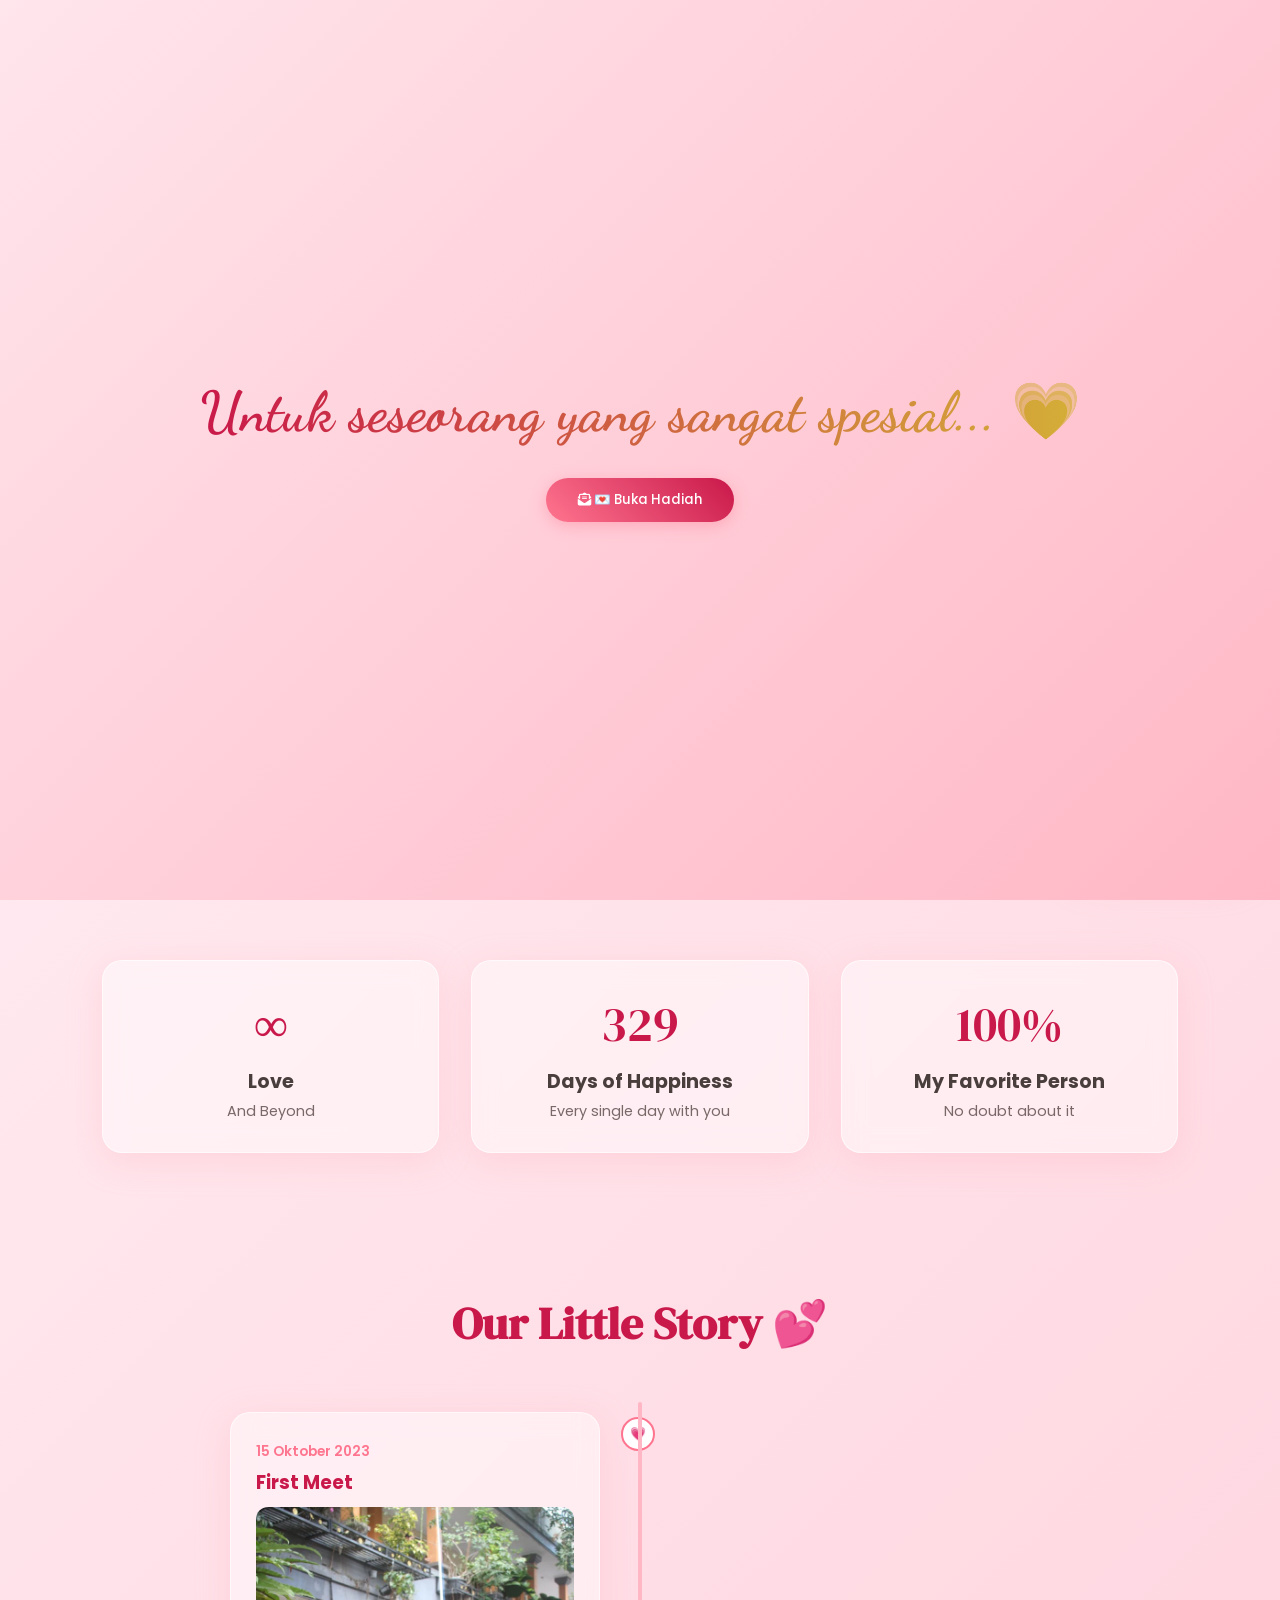
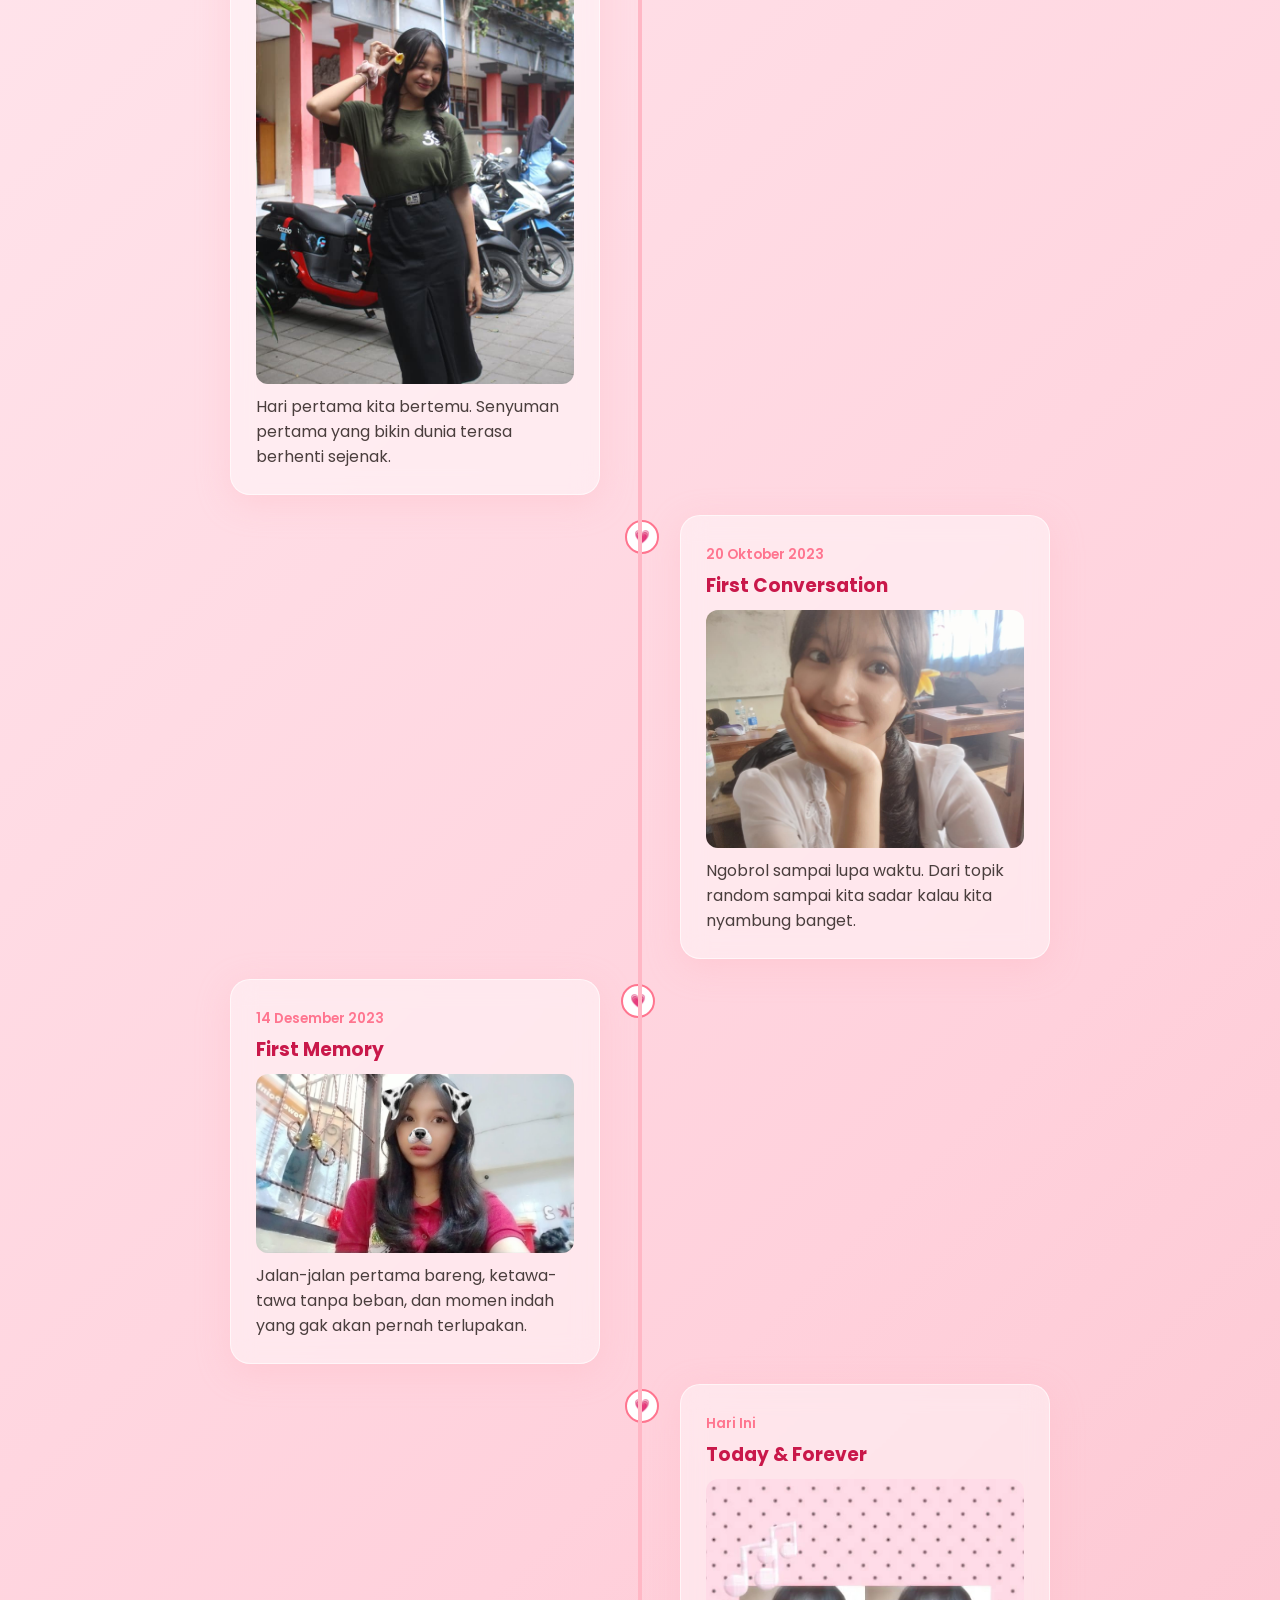
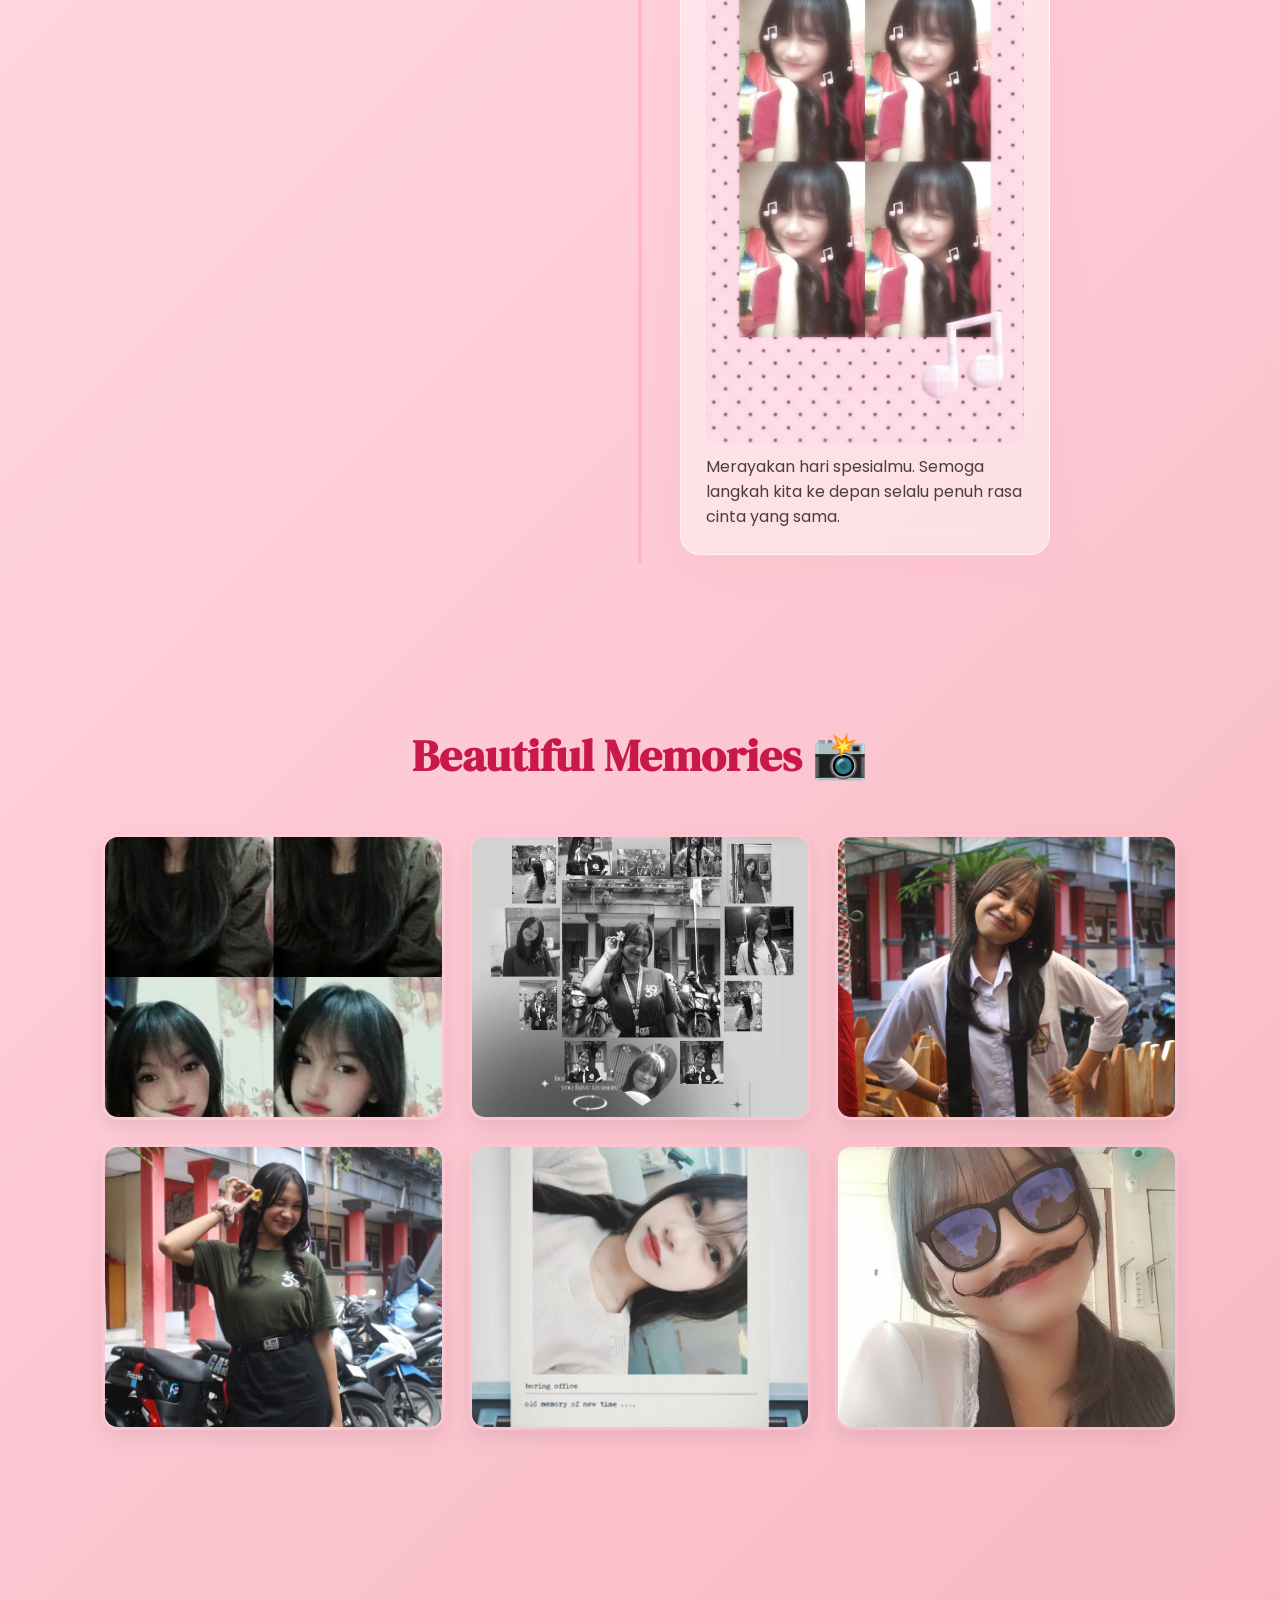
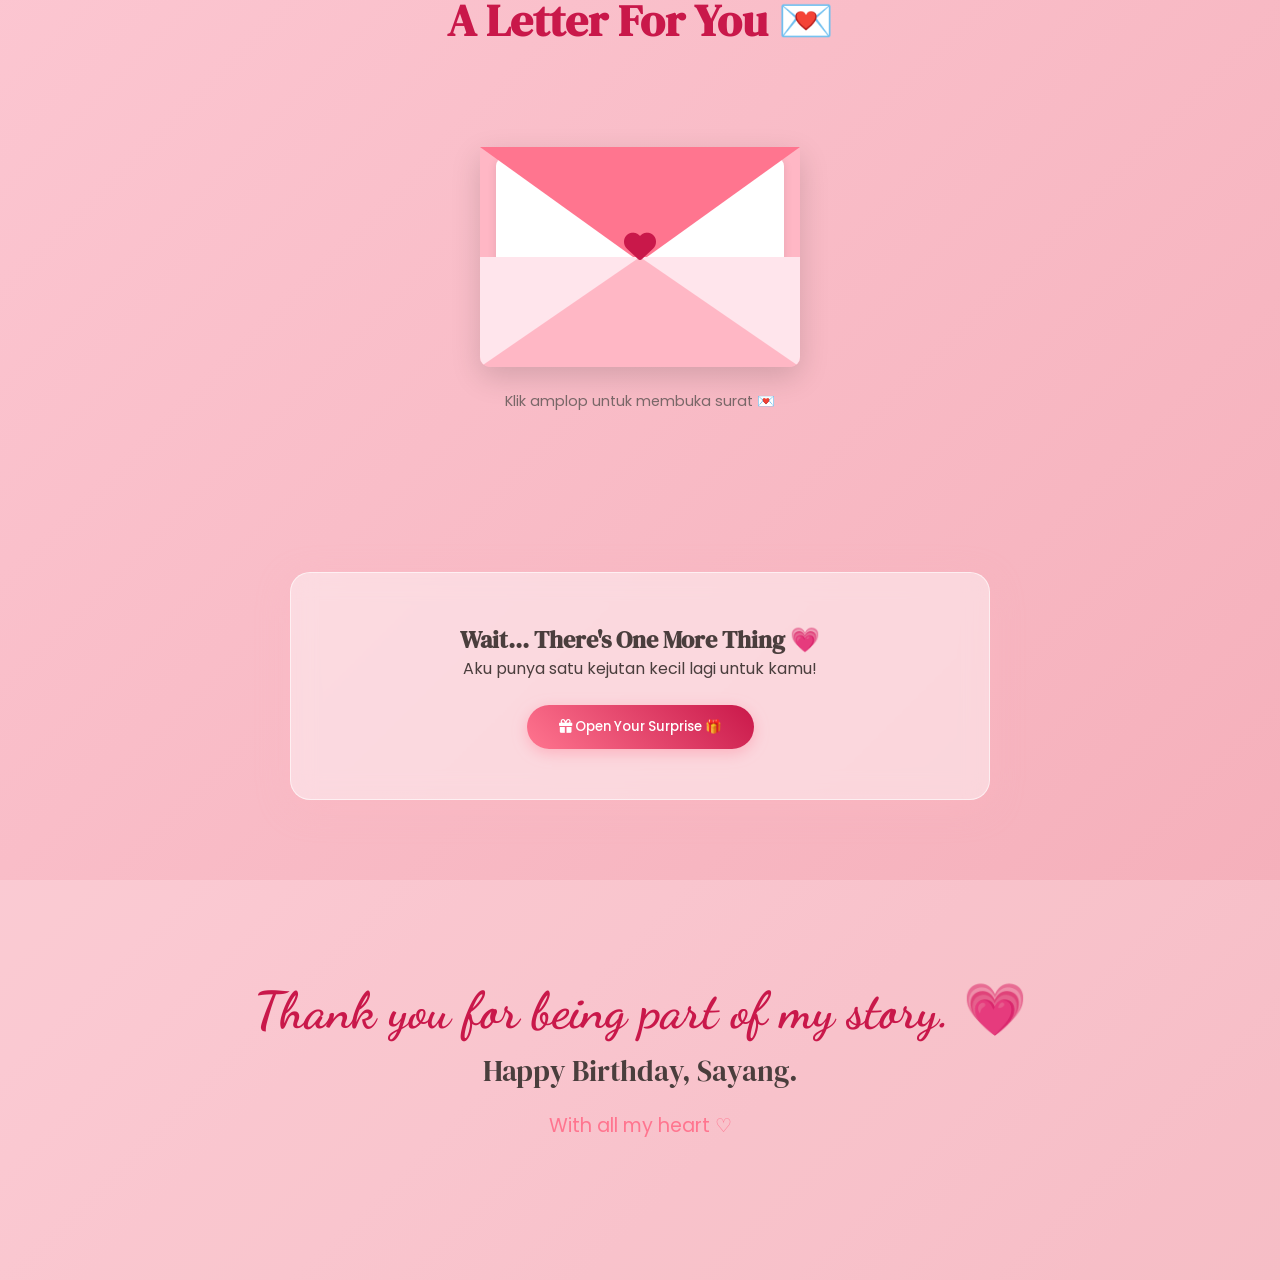
==== index.html @ 81b3d178 "Rename mylv.html to index.html" ====
<!DOCTYPE html>
<html lang="id">
<head>
    <meta charset="UTF-8">
    <meta name="viewport" content="width=device-width, initial-scale=1.0">
    <title>Happy Birthday, Sayang! 💗</title>
    
    <link rel="preconnect" href="https://fonts.googleapis.com">
    <link rel="preconnect" href="https://fonts.gstatic.com" crossorigin>
    <link href="https://fonts.googleapis.com/css2?family=DM+Serif+Display&family=Dancing+Script:wght@600;700&family=Poppins:wght@300;400;500;600&display=swap" rel="stylesheet">
    
    <link rel="stylesheet" href="https://cdnjs.cloudflare.com/ajax/libs/font-awesome/6.4.0/css/all.min.css">
    
    <link rel="stylesheet" href="mylvv.css">
</head>
<body>

    <div id="particles-container"></div>

    <div id="opening-screen" class="opening-screen">
        <div class="opening-content">
            <h2 class="script-font shimmer-text">Untuk seseorang yang sangat spesial... 💗</h2>
            <button id="start-btn" class="btn btn-primary glow-effect">
                <i class="fa-solid fa-envelope-open-text"></i> 💌 Buka Hadiah
            </button>
        </div>
    </div>

    <nav class="navbar" id="navbar">
        <div class="nav-brand script-font">For My Favorite Person 💕</div>
        <ul class="nav-links">
            <li><a href="#hero" class="active">Home</a></li>
            <li><a href="#story">Our Story</a></li>
            <li><a href="#gallery">Gallery</a></li>
            <li><a href="#letter">Letter</a></li>
            <li><a href="#surprise">Surprise</a></li>
        </ul>
        <div class="hamburger">
            <i class="fa-solid fa-bars"></i>
        </div>
    </nav>

    <main id="main-content">

        <section id="hero" class="hero-section">
            <div class="hero-container">
                <div class="hero-text reveal">
                    <h1 class="heading-font">Happy Birthday, Sayang! 💗</h1>
                    <p class="subtitle typing-text" id="typing-hero"></p>
                    <a href="#story" class="btn btn-secondary margin-top-2">Continue Our Story ↓</a>
                </div>
                <div class="hero-image-wrapper reveal">
                    <div class="polaroid-frame glow-effect">
                        <img src="lennaa.jpeg" alt="Foto Pacar" id="hero-img">
                        <div class="polaroid-caption script-font">The Prettiest Smile ✨</div>
                    </div>
                </div>
            </div>
        </section>

        <section class="stats-section">
            <div class="stats-container">
                <div class="stat-card glass-card reveal">
                    <span class="stat-icon">∞</span>
                    <h3>Love</h3>
                    <p>And Beyond</p>
                </div>
                <div class="stat-card glass-card reveal">
                    <span class="stat-number" data-target="365">0</span>
                    <h3>Days of Happiness</h3>
                    <p>Every single day with you</p>
                </div>
                <div class="stat-card glass-card reveal">
                    <span class="stat-icon">100%</span>
                    <h3>My Favorite Person</h3>
                    <p>No doubt about it</p>
                </div>
            </div>
        </section>

        <section id="story" class="story-section">
            <h2 class="section-title heading-font reveal">Our Little Story 💕</h2>
            <div class="timeline">
                <div class="timeline-item left reveal">
                    <div class="timeline-content glass-card">
                        <span class="date">15 Oktober 2023</span>
                        <h3>First Meet</h3>
                        <img src="diaaa.jpeg" alt="First Meet" class="timeline-img">
                        <p>Hari pertama kita bertemu. Senyuman pertama yang bikin dunia terasa berhenti sejenak.</p>
                    </div>
                </div>
                <div class="timeline-item right reveal">
                    <div class="timeline-content glass-card">
                        <span class="date">20 Oktober 2023</span>
                        <h3>First Conversation</h3>
                        <img src="diee.jpeg" alt="First Conversation" class="timeline-img">
                        <p>Ngobrol sampai lupa waktu. Dari topik random sampai kita sadar kalau kita nyambung banget.</p>
                    </div>
                </div>
                <div class="timeline-item left reveal">
                    <div class="timeline-content glass-card">
                        <span class="date">14 Desember 2023</span>
                        <h3>First Memory</h3>
                        <img src="dieee.jpeg" alt="First Memory" class="timeline-img">
                        <p>Jalan-jalan pertama bareng, ketawa-tawa tanpa beban, dan momen indah yang gak akan pernah terlupakan.</p>
                    </div>
                </div>
                <div class="timeline-item right reveal">
                    <div class="timeline-content glass-card">
                        <span class="date">Hari Ini</span>
                        <h3>Today & Forever</h3>
                        <img src="llna.jpeg" alt="Today" class="timeline-img">
                        <p>Merayakan hari spesialmu. Semoga langkah kita ke depan selalu penuh rasa cinta yang sama.</p>
                    </div>
                </div>
            </div>
        </section>

        <section id="gallery" class="gallery-section">
            <h2 class="section-title heading-font reveal">Beautiful Memories 📸</h2>
            <div class="gallery-grid">
                <div class="gallery-item reveal"><img src="lnnn.jpeg" alt="Memori 1"></div>
                <div class="gallery-item reveal"><img src="lenna.jpeg" alt="Memori 2"></div>
                <div class="gallery-item reveal"><img src="lennas.jpeg" alt="Memori 3"></div>
                <div class="gallery-item reveal"><img src="diaaa.jpeg" alt="Memori 4"></div>
                <div class="gallery-item reveal"><img src="die.jpeg" alt="Memori 5"></div>
                <div class="gallery-item reveal"><img src="lnna.jpeg" alt="Memori 6"></div>
            </div>
        </section>

        <div id="lightbox" class="lightbox">
            <span class="close-lightbox">&times;</span>
            <img class="lightbox-content" id="lightbox-img" alt="Enlarged Memory">
        </div>

        <section id="letter" class="letter-section">
            <h2 class="section-title heading-font reveal">A Letter For You 💌</h2>
            <div class="envelope-wrapper reveal">
                <div class="envelope" id="envelope">
                    <div class="front flap"></div>
                    <div class="front pocket"></div>
                    <div class="letter">
                        <div class="letter-text">
                            <h3 class="script-font">Dear, Pacarku Tersayang...</h3>
                            <p>Seseorang yang selalu berhasil membuat hari-hariku menjadi jauh lebih indah dan penuh warna.</p>
                            <p>Selamat ulang tahun ya! Terima kasih sudah hadir di hidupku, terima kasih atas semua tawa, kehangatan, dan kesabaran kamu selama ini.</p>
                            <p>Semoga di usiamu yang baru ini, kamu selalu dilimpahi kebahagiaan, kesehatan, dan impian-impianmu perlahan terwujud. Aku akan selalu ada di sini untuk mendukungmu.</p>
                            <p class="script-font text-right">With all my love ❤️</p>
                        </div>
                    </div>
                    <div class="envelope-heart"><i class="fa-solid fa-heart"></i></div>
                </div>
                <p class="click-hint">Klik amplop untuk membuka surat 💌</p>
            </div>
        </section>

        <section id="surprise" class="surprise-section">
            <div class="surprise-container glass-card reveal">
                <h2 class="heading-font">Wait... There's One More Thing 💗</h2>
                <p>Aku punya satu kejutan kecil lagi untuk kamu!</p>
                <button id="surprise-btn" class="btn btn-primary glow-effect margin-top-2">
                    <i class="fa-solid fa-gift"></i> Open Your Surprise 🎁
                </button>
            </div>
        </section>

        <div id="surprise-modal" class="surprise-modal">
            <div class="surprise-modal-content glass-card">
                <span class="close-surprise">&times;</span>
                <h1 class="script-font main-surprise-title">Happy Birthday, My Favorite Person! 💗</h1>
                <p class="surprise-text">Semoga hari ini menjadi awal dari banyak kebahagiaan, tawa, dan kenangan indah yang akan kita buat bersama.</p>
                <div class="sparkle-icon">✨🌸🎂🌸✨</div>
            </div>
        </div>

        <footer class="final-section">
            <div class="final-content reveal">
                <h2 class="script-font">Thank you for being part of my story. 💗</h2>
                <p class="heading-font">Happy Birthday, Sayang.</p>
                <span class="heart-footer">With all my heart ♡</span>
            </div>
        </footer>

    </main>

    <div class="music-player glass-card" id="music-player">
        <audio id="bg-music" loop>
            <source src="audio/lagu.mp3" type="audio/mpeg">
            Browser kamu tidak mendukung audio element.
        </audio>
        <div class="music-info">
            <i class="fa-solid fa-music music-icon spinning"></i>
            <div class="track-details">
                <span class="track-title">Our Favorite Song</span>
                <div class="progress-bar-container" id="progress-container">
                    <div class="progress-bar" id="progress-bar"></div>
                </div>
            </div>
        </div>
        <button id="play-pause-btn" class="music-btn">
            <i class="fa-solid fa-play"></i>
        </button>
    </div>

    <button id="back-to-top" class="back-to-top-btn"><i class="fa-solid fa-arrow-up"></i></button>

    <canvas id="confetti-canvas"></canvas>

    <script src="love.js"></script>
</body>
</html>
---- mylvv.css ----
/* ==========================================
   VARIABLES & DESIGN SYSTEM
   ========================================== */
:root {
    --bg-gradient: linear-gradient(135deg, #fff0f5 0%, #ffd1dc 50%, #f4acb7 100%);
    --soft-pink: #ffe5ec;
    --blush-pink: #ffb7c5;
    --rose-pink: #ff758f;
    --deep-pink: #c9184a;
    --accent-gold: #d4af37;
    --text-dark: #4a3e3d;
    --text-light: #ffffff;
    --glass-bg: rgba(255, 255, 255, 0.45);
    --glass-border: rgba(255, 255, 255, 0.6);
    --glass-shadow: 0 8px 32px 0 rgba(255, 182, 193, 0.37);
    --font-main: 'Poppins', sans-serif;
    --font-script: 'Dancing Script', cursive;
    --font-heading: 'DM Serif Display', serif;
    --transition-smooth: all 0.4s cubic-bezier(0.25, 1, 0.5, 1);
}

/* ==========================================
   BASE & RESET STYLES
   ========================================== */
* {
    margin: 0;
    padding: 0;
    box-sizing: border-box;
    scroll-behavior: smooth;
}

body {
    font-family: var(--font-main);
    background: var(--bg-gradient);
    color: var(--text-dark);
    overflow-x: hidden;
    min-height: 100vh;
}

/* Typography Utility */
.script-font { font-family: var(--font-script); }
.heading-font { font-family: var(--font-heading); }
.margin-top-2 { margin-top: 1.5rem; }

/* Canvas Confetti */
#confetti-canvas {
    position: fixed;
    top: 0;
    left: 0;
    width: 100vw;
    height: 100vh;
    pointer-events: none;
    z-index: 9999;
}

/* Floating Background Particles */
#particles-container {
    position: fixed;
    top: 0;
    left: 0;
    width: 100%;
    height: 100%;
    pointer-events: none;
    z-index: 0;
    overflow: hidden;
}

.floating-particle {
    position: absolute;
    bottom: -50px;
    opacity: 0.6;
    animation: floatUp linear infinite;
}

@keyframes floatUp {
    0% { transform: translateY(0) rotate(0deg); opacity: 0.8; }
    100% { transform: translateY(-110vh) rotate(360deg); opacity: 0; }
}

/* Glassmorphism Reusable Card */
.glass-card {
    background: var(--glass-bg);
    backdrop-filter: blur(12px);
    -webkit-backdrop-filter: blur(12px);
    border: 1px solid var(--glass-border);
    border-radius: 20px;
    box-shadow: var(--glass-shadow);
}

/* Buttons */
.btn {
    display: inline-block;
    padding: 12px 32px;
    border-radius: 50px;
    font-family: var(--font-main);
    font-weight: 500;
    text-decoration: none;
    border: none;
    cursor: pointer;
    transition: var(--transition-smooth);
}

.btn-primary {
    background: linear-gradient(45deg, var(--rose-pink), var(--deep-pink));
    color: var(--text-light);
    box-shadow: 0 4px 15px rgba(255, 117, 143, 0.4);
}

.btn-primary:hover {
    transform: translateY(-3deg) scale(1.03);
    box-shadow: 0 8px 25px rgba(255, 117, 143, 0.6);
}

.btn-secondary {
    background: rgba(255, 255, 255, 0.8);
    color: var(--deep-pink);
    border: 1px solid var(--rose-pink);
}

.btn-secondary:hover {
    background: var(--rose-pink);
    color: var(--text-light);
    transform: translateY(-3deg);
}

.glow-effect {
    animation: subtleGlow 2.5s infinite alternate;
}

@keyframes subtleGlow {
    0% { box-shadow: 0 0 10px rgba(255, 117, 143, 0.4); }
    100% { box-shadow: 0 0 25px rgba(255, 117, 143, 0.8), 0 0 10px var(--accent-gold); }
}

/* ==========================================
   1. OPENING SCREEN
   ========================================== */
.opening-screen {
    position: fixed;
    top: 0;
    left: 0;
    width: 100vw;
    height: 100vh;
    background: linear-gradient(135deg, #ffe5ec 0%, #ffb7c5 100%);
    display: flex;
    justify-content: center;
    align-items: center;
    z-index: 10000;
    transition: opacity 0.8s ease, visibility 0.8s ease;
    text-align: center;
}

.opening-screen.fade-out {
    opacity: 0;
    visibility: hidden;
}

.opening-content h2 {
    font-size: clamp(2rem, 5vw, 3.5rem);
    color: var(--deep-pink);
    margin-bottom: 2rem;
}

.shimmer-text {
    background: linear-gradient(90deg, var(--deep-pink), var(--accent-gold), var(--deep-pink));
    background-size: 200% auto;
    color: #000;
    -webkit-background-clip: text;
    -webkit-text-fill-color: transparent;
    animation: shimmer 3s linear infinite;
}

@keyframes shimmer {
    to { background-position: 200% center; }
}

/* ==========================================
   2. NAVBAR
   ========================================== */
.navbar {
    position: fixed;
    top: 0;
    left: 0;
    width: 100%;
    padding: 1rem 5%;
    display: flex;
    justify-content: space-between;
    align-items: center;
    background: rgba(255, 240, 245, 0.75);
    backdrop-filter: blur(10px);
    z-index: 1000;
    transition: var(--transition-smooth);
    border-bottom: 1px solid rgba(255, 255, 255, 0.3);
}

.nav-brand {
    font-size: 1.8rem;
    font-weight: bold;
    color: var(--deep-pink);
}

.nav-links {
    display: flex;
    list-style: none;
    gap: 2rem;
}

.nav-links a {
    text-decoration: none;
    color: var(--text-dark);
    font-weight: 500;
    transition: var(--transition-smooth);
    position: relative;
}

.nav-links a:hover,
.nav-links a.active {
    color: var(--deep-pink);
}

.nav-links a::after {
    content: '';
    position: absolute;
    bottom: -5px;
    left: 0;
    width: 0;
    height: 2px;
    background: var(--rose-pink);
    transition: var(--transition-smooth);
}

.nav-links a:hover::after,
.nav-links a.active::after {
    width: 100%;
}

.hamburger {
    display: none;
    font-size: 1.5rem;
    color: var(--deep-pink);
    cursor: pointer;
}

/* ==========================================
   3. HERO SECTION
   ========================================== */
.hero-section {
    min-height: 100vh;
    padding: 120px 8% 60px;
    display: flex;
    align-items: center;
}

.hero-container {
    display: grid;
    grid-template-columns: 1fr 1fr;
    gap: 3rem;
    align-items: center;
    width: 100%;
}

.hero-text h1 {
    font-size: clamp(2.5rem, 4vw, 4rem);
    color: var(--deep-pink);
    line-height: 1.2;
    margin-bottom: 1rem;
}

.hero-text .subtitle {
    font-size: 1.2rem;
    color: #665253;
    min-height: 3em;
}

.hero-image-wrapper {
    display: flex;
    justify-content: center;
}

.polaroid-frame {
    background: #fff;
    padding: 15px 15px 25px 15px;
    border-radius: 12px;
    box-shadow: 0 15px 35px rgba(244, 172, 183, 0.5);
    transform: rotate(-3deg);
    transition: var(--transition-smooth);
    max-width: 320px;
    width: 100%;
}

.polaroid-frame:hover {
    transform: rotate(0deg) scale(1.03);
}

.polaroid-frame img {
    width: 100%;
    height: 320px;
    object-fit: cover;
    border-radius: 8px;
}

.polaroid-caption {
    text-align: center;
    font-size: 1.5rem;
    color: var(--deep-pink);
    margin-top: 15px;
}

/* ==========================================
   4. STATS SECTION
   ========================================== */
.stats-section {
    padding: 60px 8%;
}

.stats-container {
    display: grid;
    grid-template-columns: repeat(auto-fit, minmax(220px, 1fr));
    gap: 2rem;
}

.stat-card {
    padding: 30px 20px;
    text-align: center;
    transition: var(--transition-smooth);
}

.stat-card:hover {
    transform: translateY(-10px);
}

.stat-icon, .stat-number {
    font-family: var(--font-heading);
    font-size: 3rem;
    color: var(--deep-pink);
    display: block;
}

.stat-card h3 {
    margin: 10px 0 5px;
    font-size: 1.2rem;
}

.stat-card p {
    font-size: 0.9rem;
    color: #7a6869;
}

/* ==========================================
   5. OUR STORY (TIMELINE)
   ========================================== */
.story-section {
    padding: 80px 8%;
}

.section-title {
    text-align: center;
    font-size: clamp(2rem, 3.5vw, 3rem);
    color: var(--deep-pink);
    margin-bottom: 3rem;
}

.timeline {
    position: relative;
    max-width: 900px;
    margin: 0 auto;
}

.timeline::after {
    content: '';
    position: absolute;
    width: 4px;
    background: var(--blush-pink);
    top: 0;
    bottom: 0;
    left: 50%;
    margin-left: -2px;
    border-radius: 2px;
}

.timeline-item {
    padding: 10px 40px;
    position: relative;
    width: 50%;
}

.timeline-item.left { left: 0; }
.timeline-item.right { left: 50%; }

.timeline-item::after {
    content: '💗';
    position: absolute;
    width: 30px;
    height: 30px;
    right: -15px;
    background: #fff;
    border: 2px solid var(--rose-pink);
    top: 15px;
    border-radius: 50%;
    z-index: 1;
    display: flex;
    align-items: center;
    justify-content: center;
    font-size: 0.8rem;
}

.timeline-item.right::after { left: -15px; }

.timeline-content {
    padding: 25px;
}

.timeline-content .date {
    font-weight: 600;
    color: var(--rose-pink);
    font-size: 0.85rem;
}

.timeline-content h3 {
    margin: 5px 0 10px;
    color: var(--deep-pink);
}

/* FOTO OUR LITTLE STORY (MENGIKUTI PROPORSI ASLI FOTO) */
.timeline-img {
    width: 100%;
    height: auto;
    object-fit: contain;
    border-radius: 12px;
    margin: 10px 0;
    display: block;
}

/* ==========================================
   6. PHOTO GALLERY
   ========================================== */
.gallery-section {
    padding: 80px 8%;
}

.gallery-grid {
    display: grid;
    grid-template-columns: repeat(auto-fill, minmax(260px, 1fr));
    gap: 1.5rem;
}

.gallery-item {
    overflow: hidden;
    border-radius: 16px;
    box-shadow: 0 8px 20px rgba(0,0,0,0.08);
    cursor: pointer;
    position: relative;
    transition: var(--transition-smooth);
    border: 3px solid transparent;
}

.gallery-item img {
    width: 100%;
    height: 280px;
    object-fit: cover;
    display: block;
    transition: var(--transition-smooth);
}

.gallery-item:hover {
    transform: rotate(1.5deg) scale(1.02);
    border-color: var(--rose-pink);
    box-shadow: 0 12px 25px rgba(255, 117, 143, 0.4);
}

.gallery-item:hover img {
    transform: scale(1.08);
}

/* Lightbox Modal */
.lightbox {
    display: none;
    position: fixed;
    z-index: 10001;
    top: 0;
    left: 0;
    width: 100%;
    height: 100%;
    background-color: rgba(0,0,0,0.85);
    backdrop-filter: blur(5px);
    justify-content: center;
    align-items: center;
}

.lightbox-content {
    max-width: 90%;
    max-height: 85vh;
    border-radius: 12px;
    box-shadow: 0 0 30px rgba(255,182,193,0.5);
    animation: zoomIn 0.3s ease;
}

.close-lightbox {
    position: absolute;
    top: 20px;
    right: 35px;
    color: #fff;
    font-size: 40px;
    font-weight: bold;
    cursor: pointer;
}

@keyframes zoomIn {
    from { transform: scale(0.7); opacity: 0; }
    to { transform: scale(1); opacity: 1; }
}

/* ==========================================
   7. SPECIAL LETTER
   ========================================== */
.letter-section {
    padding: 80px 8%;
    display: flex;
    flex-direction: column;
    align-items: center;
}

.envelope-wrapper {
    position: relative;
    margin-top: 3rem;
    cursor: pointer;
}

.envelope {
    position: relative;
    width: 320px;
    height: 220px;
    background: var(--blush-pink);
    border-bottom-left-radius: 10px;
    border-bottom-right-radius: 10px;
    box-shadow: 0 10px 30px rgba(0, 0, 0, 0.15);
    transition: var(--transition-smooth);
}

.front {
    position: absolute;
    width: 0;
    height: 0;
    z-index: 3;
}

.flap {
    border-left: 160px solid transparent;
    border-right: 160px solid transparent;
    border-top: 115px solid var(--rose-pink);
    transform-origin: top;
    transition: transform 0.4s ease 0.4s, z-index 0.2s;
    top: 0;
}

.pocket {
    border-left: 160px solid var(--soft-pink);
    border-right: 160px solid var(--soft-pink);
    border-bottom: 110px solid var(--blush-pink);
    border-radius: 0 0 10px 10px;
    bottom: 0;
}

.envelope-heart {
    position: absolute;
    top: 100px;
    left: 50%;
    transform: translate(-50%, -50%);
    color: var(--deep-pink);
    font-size: 2rem;
    z-index: 4;
    transition: var(--transition-smooth);
}

.letter {
    position: absolute;
    background: #fff;
    width: 90%;
    margin: 0 auto;
    height: 90%;
    top: 5%;
    left: 5%;
    border-radius: 8px;
    box-shadow: 0 2px 10px rgba(0,0,0,0.1);
    z-index: 2;
    transition: transform 0.4s ease, z-index 0.4s, height 0.4s;
    padding: 20px;
    overflow: hidden;
}

.letter-text {
    opacity: 0;
    transition: opacity 0.4s ease 0.4s;
    font-size: 0.9rem;
    line-height: 1.6;
}

.letter-text h3 { color: var(--deep-pink); margin-bottom: 10px; font-size: 1.5rem; }
.letter-text p { margin-bottom: 10px; }
.text-right { text-align: right; }

/* Envelope Open State */
.envelope.open .flap {
    transform: rotateX(180deg);
    z-index: 1;
}

.envelope.open .letter {
    position: fixed;
    top: 50%;
    left: 50%;
    transform: translate(-50%, -50%) !important;
    width: 90%;
    max-width: 550px;
    height: auto;
    max-height: 80vh;
    z-index: 10002;
    box-shadow: 0 0 40px rgba(0,0,0,0.3);
    overflow-y: auto;
    padding: 30px;
    background: #fff;
    border: 2px solid var(--blush-pink);
}

.envelope.open .letter-text {
    opacity: 1;
}

.envelope.open .envelope-heart {
    opacity: 0;
}

.click-hint {
    margin-top: 1.5rem;
    font-size: 0.9rem;
    color: #7a6869;
    text-align: center;
}

/* ==========================================
   9. SURPRISE SECTION
   ========================================== */
.surprise-section {
    padding: 80px 8%;
    text-align: center;
}

.surprise-container {
    padding: 50px 20px;
    max-width: 700px;
    margin: 0 auto;
}

.surprise-modal {
    display: none;
    position: fixed;
    top: 0;
    left: 0;
    width: 100vw;
    height: 100vh;
    background: rgba(255, 182, 193, 0.85);
    backdrop-filter: blur(10px);
    z-index: 10005;
    justify-content: center;
    align-items: center;
    padding: 20px;
}

.surprise-modal-content {
    max-width: 600px;
    padding: 40px 30px;
    text-align: center;
    position: relative;
    animation: popUp 0.5s cubic-bezier(0.175, 0.885, 0.32, 1.275);
}

.close-surprise {
    position: absolute;
    top: 15px;
    right: 20px;
    font-size: 28px;
    cursor: pointer;
    color: var(--deep-pink);
}

.main-surprise-title {
    font-size: clamp(2rem, 4vw, 3rem);
    color: var(--deep-pink);
    margin-bottom: 1.5rem;
}

.surprise-text {
    font-size: 1.1rem;
    line-height: 1.6;
    color: var(--text-dark);
}

.sparkle-icon {
    font-size: 2rem;
    margin-top: 20px;
}

@keyframes popUp {
    0% { transform: scale(0.5); opacity: 0; }
    100% { transform: scale(1); opacity: 1; }
}

/* ==========================================
   10. FINAL SECTION
   ========================================== */
.final-section {
    padding: 100px 8% 140px;
    text-align: center;
    background: rgba(255, 255, 255, 0.2);
}

.final-content h2 {
    font-size: clamp(2rem, 4vw, 3.5rem);
    color: var(--deep-pink);
    margin-bottom: 10px;
}

.final-content p {
    font-size: 1.8rem;
    color: var(--text-dark);
}

.heart-footer {
    display: block;
    margin-top: 20px;
    font-size: 1.2rem;
    color: var(--rose-pink);
}

/* ==========================================
   8. MUSIC PLAYER
   ========================================== */
.music-player {
    position: fixed;
    bottom: 25px;
    right: 25px;
    padding: 10px 18px;
    display: flex;
    align-items: center;
    gap: 12px;
    z-index: 999;
    border-radius: 50px;
}

.music-icon {
    font-size: 1.2rem;
    color: var(--deep-pink);
}

.spinning {
    animation: spin 4s linear infinite;
    animation-play-state: paused;
}

.spinning.active {
    animation-play-state: running;
}

@keyframes spin {
    100% { transform: rotate(360deg); }
}

.track-details {
    display: flex;
    flex-direction: column;
    width: 110px;
}

.track-title {
    font-size: 0.75rem;
    font-weight: 600;
    white-space: nowrap;
    overflow: hidden;
    text-overflow: ellipsis;
}

.progress-bar-container {
    width: 100%;
    height: 4px;
    background: rgba(0,0,0,0.1);
    border-radius: 2px;
    margin-top: 4px;
    cursor: pointer;
}

.progress-bar {
    width: 0%;
    height: 100%;
    background: var(--rose-pink);
    border-radius: 2px;
}

.music-btn {
    background: var(--rose-pink);
    border: none;
    width: 32px;
    height: 32px;
    border-radius: 50%;
    color: #fff;
    cursor: pointer;
    display: flex;
    align-items: center;
    justify-content: center;
    font-size: 0.8rem;
    transition: var(--transition-smooth);
}

.music-btn:hover {
    background: var(--deep-pink);
}

/* Back to Top Button */
.back-to-top-btn {
    position: fixed;
    bottom: 25px;
    left: 25px;
    width: 40px;
    height: 40px;
    border-radius: 50%;
    background: var(--glass-bg);
    border: 1px solid var(--glass-border);
    color: var(--deep-pink);
    cursor: pointer;
    display: none;
    align-items: center;
    justify-content: center;
    z-index: 999;
    transition: var(--transition-smooth);
}

.back-to-top-btn:hover {
    background: var(--rose-pink);
    color: #fff;
}

/* ==========================================
   SCROLL REVEAL ANIMATION CLASS
   ========================================== */
.reveal {
    opacity: 0;
    transform: translateY(30px);
    transition: opacity 0.8s ease, transform 0.8s ease;
}

.reveal.active {
    opacity: 1;
    transform: translateY(0);
}

/* ==========================================
   RESPONSIVE DESIGN (MOBILE & TABLET)
   ========================================== */
@media (max-width: 768px) {
    .nav-links {
        position: fixed;
        top: 60px;
        right: -100%;
        width: 70%;
        height: calc(100vh - 60px);
        background: rgba(255, 240, 245, 0.95);
        backdrop-filter: blur(15px);
        flex-direction: column;
        align-items: center;
        justify-content: center;
        transition: var(--transition-smooth);
    }

    .nav-links.nav-active { right: 0; }
    .hamburger { display: block; }

    .hero-container {
        grid-template-columns: 1fr;
        text-align: center;
    }

    .hero-image-wrapper { margin-top: 2rem; }

    .timeline::after { left: 31px; }
    .timeline-item {
        width: 100%;
        padding-left: 70px;
        padding-right: 25px;
    }
    .timeline-item.right { left: 0%; }
    .timeline-item.left::after,
    .timeline-item.right::after {
        left: 15px;
    }

    .envelope.open .letter {
        width: 95%;
        padding: 20px;
    }
}
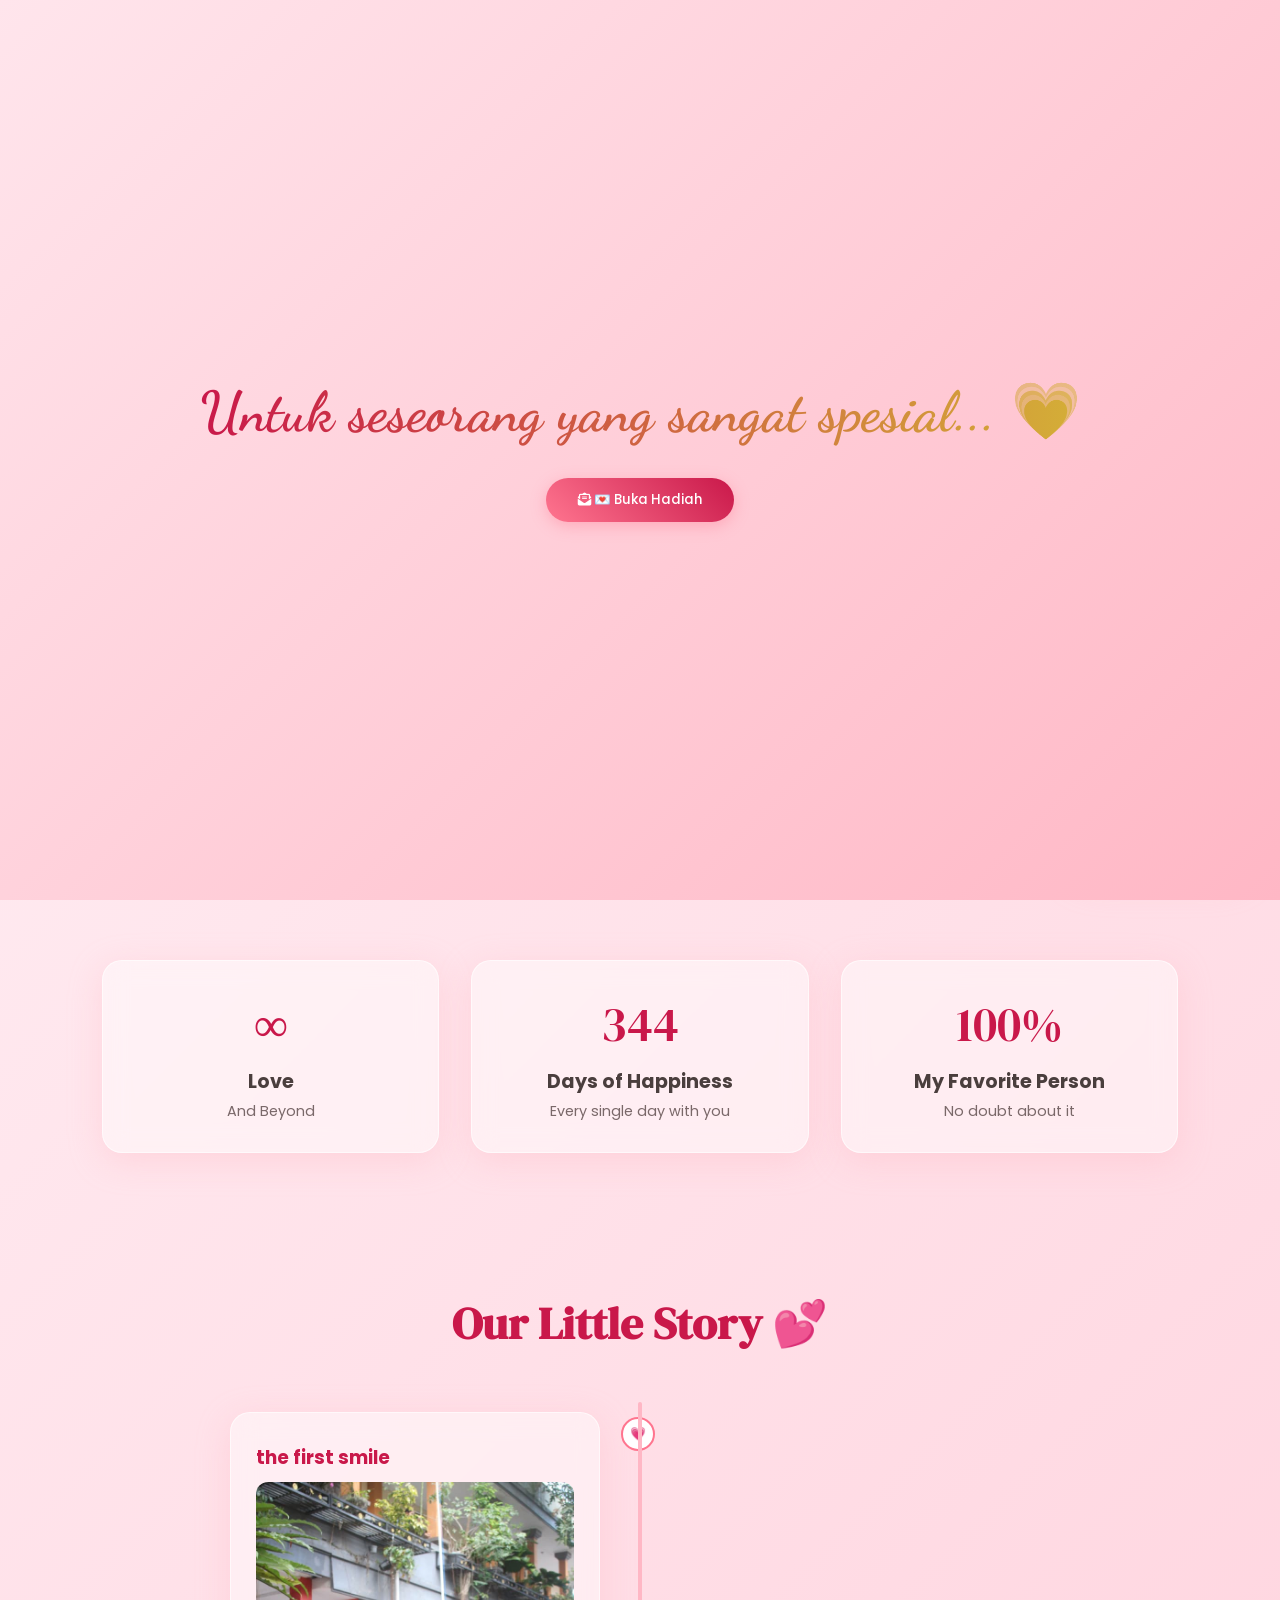
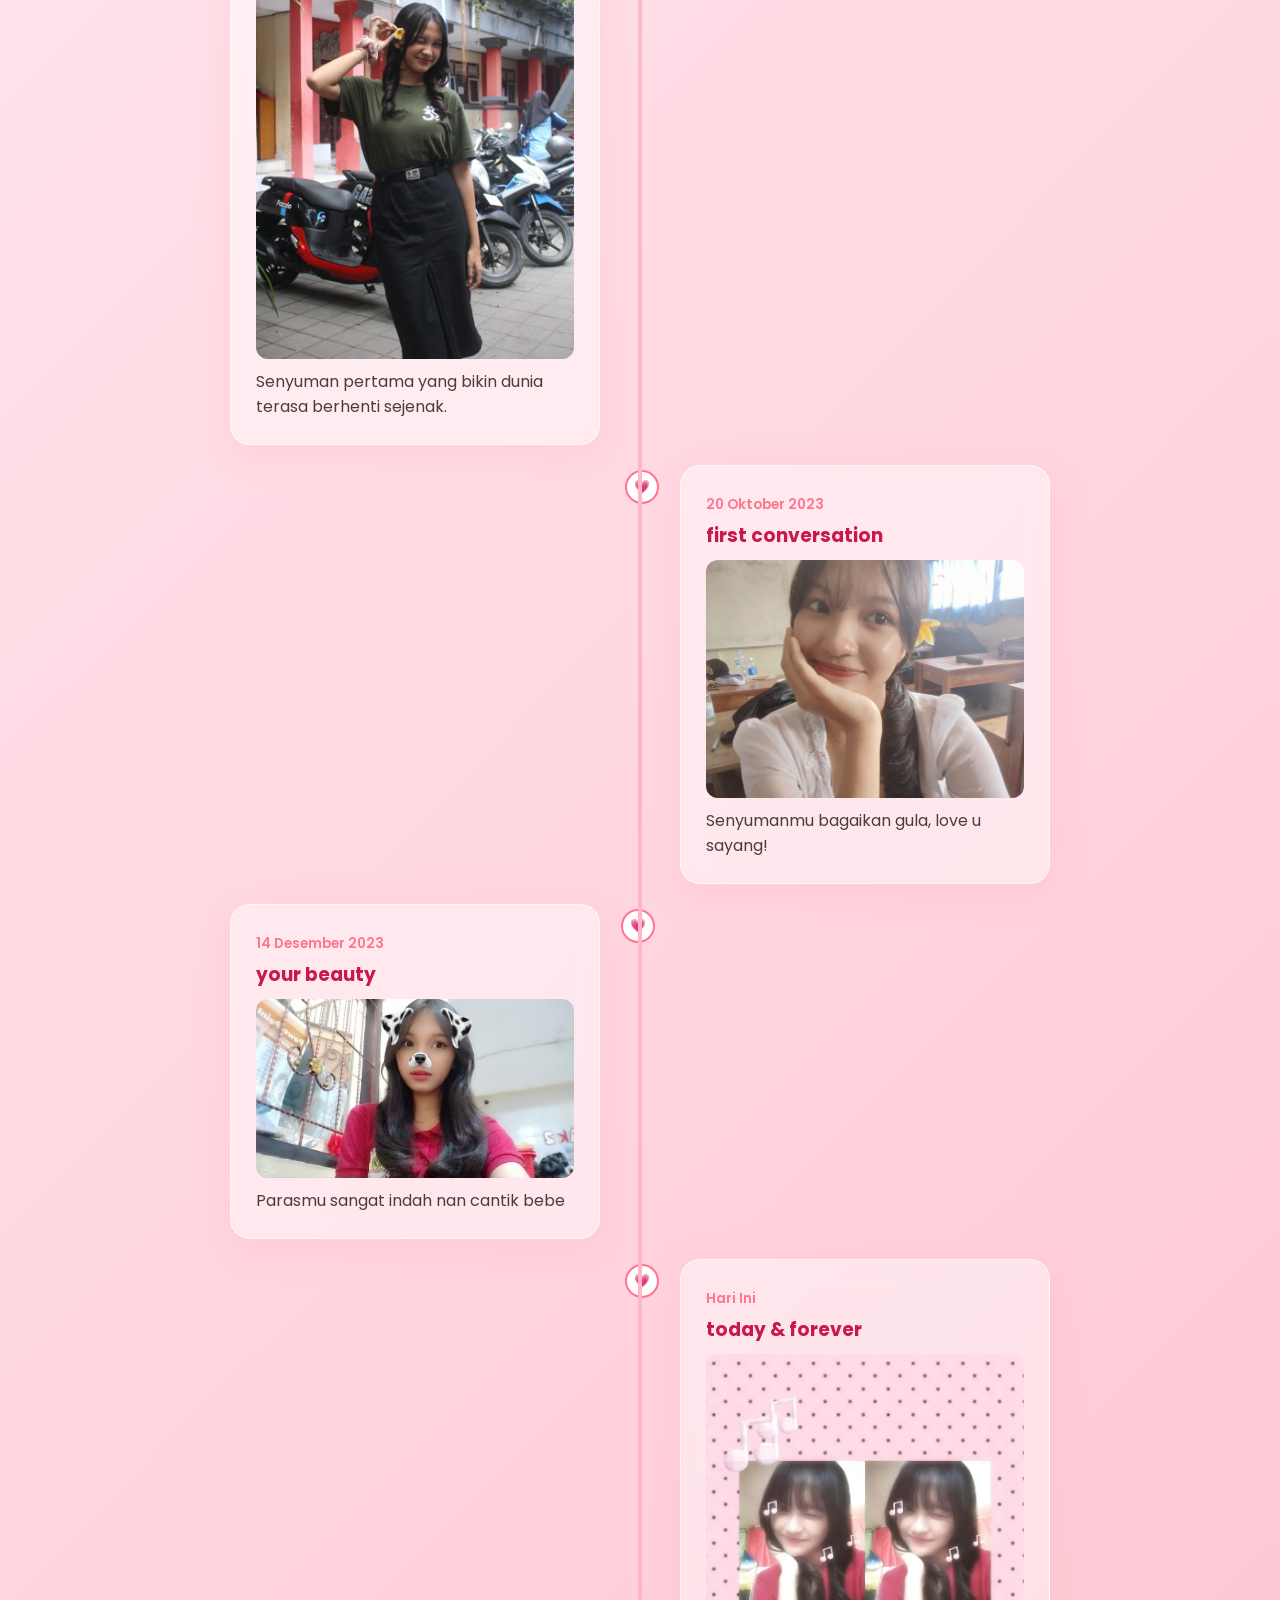
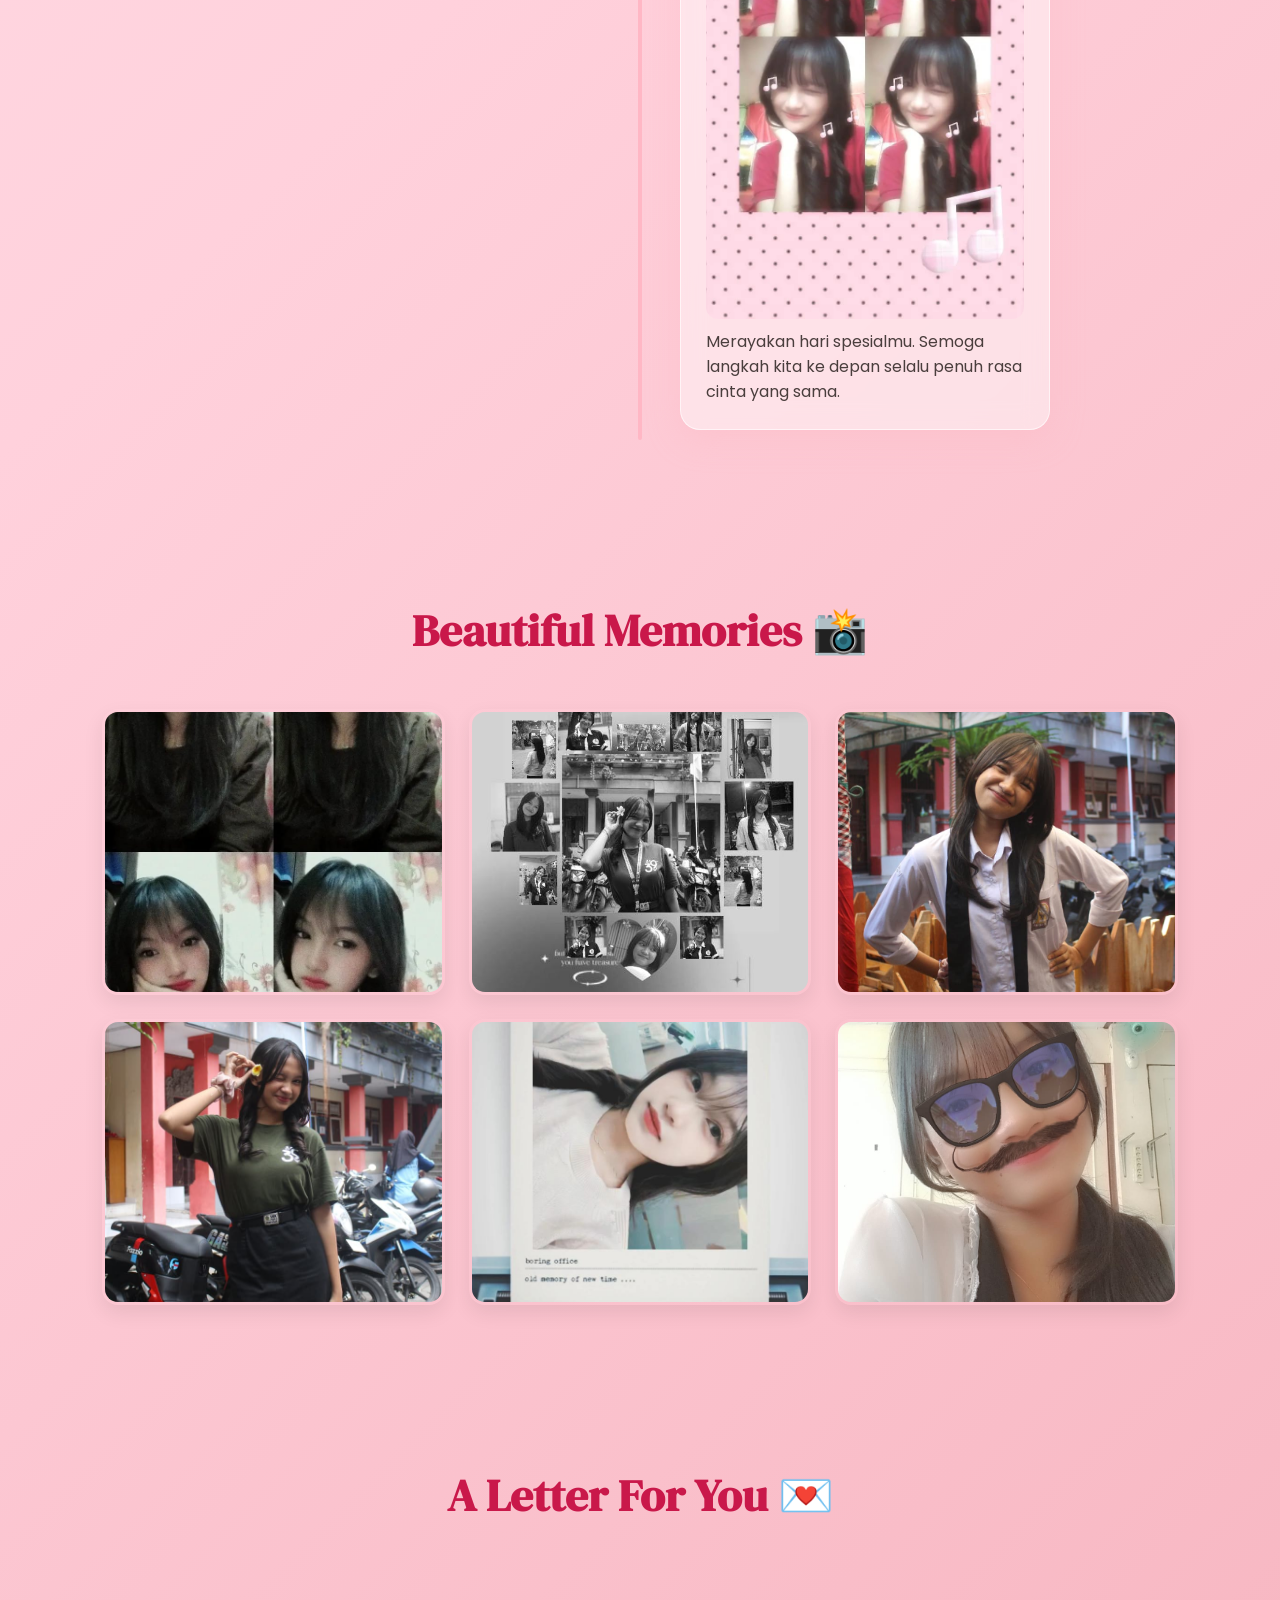
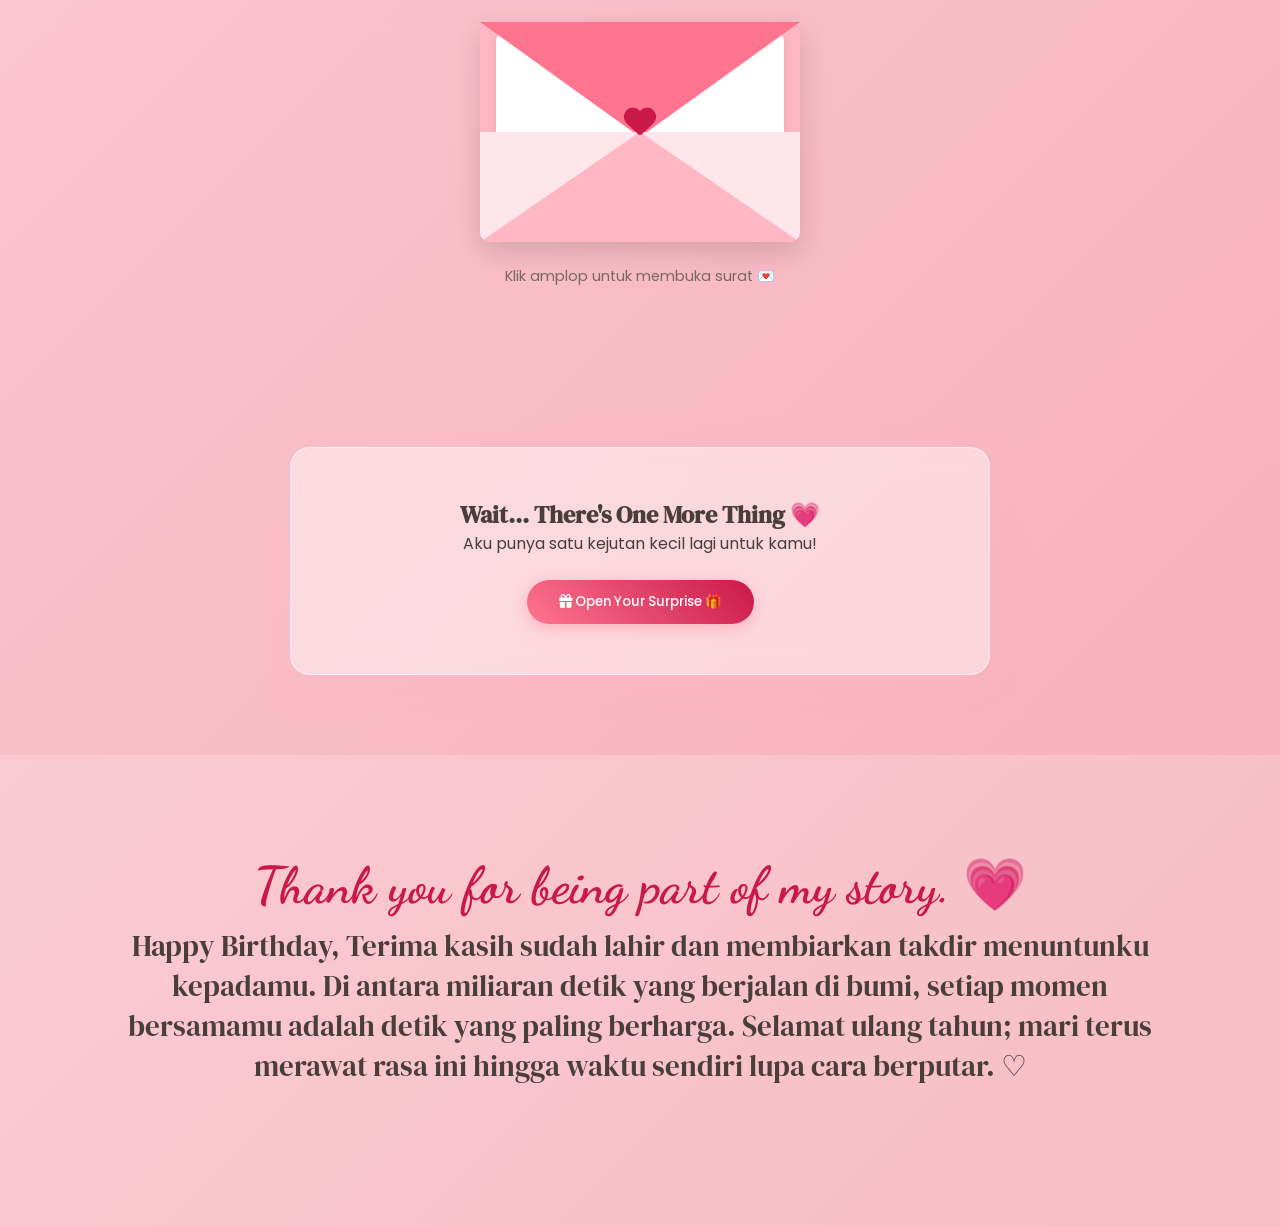
==== commit 165c0d67: "Update index.html" ====
--- a/index.html
+++ b/index.html
@@ -47,12 +47,12 @@
                 <div class="hero-text reveal">
                     <h1 class="heading-font">Happy Birthday, Sayang! 💗</h1>
                     <p class="subtitle typing-text" id="typing-hero"></p>
-                    <a href="#story" class="btn btn-secondary margin-top-2">Continue Our Story ↓</a>
+                    <a href="#story" class="btn btn-secondary margin-top-2">come and see your smile ↓</a>
                 </div>
                 <div class="hero-image-wrapper reveal">
                     <div class="polaroid-frame glow-effect">
                         <img src="lennaa.jpeg" alt="Foto Pacar" id="hero-img">
-                        <div class="polaroid-caption script-font">The Prettiest Smile ✨</div>
+                        <div class="polaroid-caption script-font">The Prettiest Smile ✨✨✨</div>
                     </div>
                 </div>
             </div>
@@ -83,32 +83,32 @@
             <div class="timeline">
                 <div class="timeline-item left reveal">
                     <div class="timeline-content glass-card">
-                        <span class="date">15 Oktober 2023</span>
-                        <h3>First Meet</h3>
+                        <span class="date"></span>
+                        <h3>the first smile</h3>
                         <img src="diaaa.jpeg" alt="First Meet" class="timeline-img">
-                        <p>Hari pertama kita bertemu. Senyuman pertama yang bikin dunia terasa berhenti sejenak.</p>
+                        <p>Senyuman pertama yang bikin dunia terasa berhenti sejenak.</p>
                     </div>
                 </div>
                 <div class="timeline-item right reveal">
                     <div class="timeline-content glass-card">
                         <span class="date">20 Oktober 2023</span>
-                        <h3>First Conversation</h3>
+                        <h3>first conversation</h3>
                         <img src="diee.jpeg" alt="First Conversation" class="timeline-img">
-                        <p>Ngobrol sampai lupa waktu. Dari topik random sampai kita sadar kalau kita nyambung banget.</p>
+                        <p>Senyumanmu bagaikan gula, love u sayang!</p>
                     </div>
                 </div>
                 <div class="timeline-item left reveal">
                     <div class="timeline-content glass-card">
                         <span class="date">14 Desember 2023</span>
-                        <h3>First Memory</h3>
+                        <h3>your beauty</h3>
                         <img src="dieee.jpeg" alt="First Memory" class="timeline-img">
-                        <p>Jalan-jalan pertama bareng, ketawa-tawa tanpa beban, dan momen indah yang gak akan pernah terlupakan.</p>
+                        <p>Parasmu sangat indah nan cantik bebe</p>
                     </div>
                 </div>
                 <div class="timeline-item right reveal">
                     <div class="timeline-content glass-card">
                         <span class="date">Hari Ini</span>
-                        <h3>Today & Forever</h3>
+                        <h3>today & forever</h3>
                         <img src="llna.jpeg" alt="Today" class="timeline-img">
                         <p>Merayakan hari spesialmu. Semoga langkah kita ke depan selalu penuh rasa cinta yang sama.</p>
                     </div>
@@ -142,9 +142,10 @@
                     <div class="letter">
                         <div class="letter-text">
                             <h3 class="script-font">Dear, Pacarku Tersayang...</h3>
-                            <p>Seseorang yang selalu berhasil membuat hari-hariku menjadi jauh lebih indah dan penuh warna.</p>
-                            <p>Selamat ulang tahun ya! Terima kasih sudah hadir di hidupku, terima kasih atas semua tawa, kehangatan, dan kesabaran kamu selama ini.</p>
-                            <p>Semoga di usiamu yang baru ini, kamu selalu dilimpahi kebahagiaan, kesehatan, dan impian-impianmu perlahan terwujud. Aku akan selalu ada di sini untuk mendukungmu.</p>
+                            <p>Sepertinya kau memang datang dari tempat yang jauh lebih indah, membawakan warna baru yang tak pernah kubayangkan sebelumnya. Di antara jutaan kemungkinan di semesta, bisa bertemu dan berjalan bersamamu adalah takdir terindah yang pernah kupunya.</p>
+                            <p>When I see your face, there's not a thing that I would change, 'cause you're amazing, just the way you are. Bersamamu, segala rintangan terasa begitu ringan. Kan kuarungi samudera dan kudaki pegunungan tertinggi, hanya untuk terus menjaga tempat terindah ini bersamamu.</p>
+                            <p>I found a love, for me—a girl so beautiful and sweet. Terima kasih sudah tumbuh dengan begitu hebat, terima kasih telah mengizinkanku menjadi bagian dari perjalanan hidupmu, dan terima kasih telah menjadi rumah tempat hatiku bersandar dengan aman.</p>
+                            <p> Can I go where you go? Can we always be this close forever and ever? Selamat ulang tahun, Sayang. Tetaplah jadi sosok yang hangat, penuh tawa, dan teruslah jadi penjaga hatiku. With all my love, Your Lover ♡</p>
                             <p class="script-font text-right">With all my love ❤️</p>
                         </div>
                     </div>
@@ -166,18 +167,17 @@
 
         <div id="surprise-modal" class="surprise-modal">
             <div class="surprise-modal-content glass-card">
-                <span class="close-surprise">&times;</span>
-                <h1 class="script-font main-surprise-title">Happy Birthday, My Favorite Person! 💗</h1>
-                <p class="surprise-text">Semoga hari ini menjadi awal dari banyak kebahagiaan, tawa, dan kenangan indah yang akan kita buat bersama.</p>
-                <div class="sparkle-icon">✨🌸🎂🌸✨</div>
+                <span class="close-surprise">&times;</span>Happy Birthday, My Favorite Person! 💗</h1>
+                <p class="surprise-text">Ada jenis keindahan yang tak sempat dituliskan oleh para penyair, dan itu adalah caramu tersenyum di balik senja. Selamat bertambah usia, Manusiaku. Semoga langkahmu selalu dituntun menuju tempat-tempat yang teduh, hatimu selalu dipeluk ketenangan, dan setiap hari yang kamu lewati terasa seperti pulang ke rumah yang paling nyaman. Aku mencintaimu, dalam riuh maupun senyap. ✨</p>
+                <div class="sparkle-icon">✨🌸🎂🌸✨
+                <h1 class="script-font main-surprise-title"></div>
             </div>
         </div>
 
         <footer class="final-section">
             <div class="final-content reveal">
                 <h2 class="script-font">Thank you for being part of my story. 💗</h2>
-                <p class="heading-font">Happy Birthday, Sayang.</p>
-                <span class="heart-footer">With all my heart ♡</span>
+                <p class="heading-font">Happy Birthday, Terima kasih sudah lahir dan membiarkan takdir menuntunku kepadamu. Di antara miliaran detik yang berjalan di bumi, setiap momen bersamamu adalah detik yang paling berharga. Selamat ulang tahun; mari terus merawat rasa ini hingga waktu sendiri lupa cara berputar. ♡</p>
             </div>
         </footer>
 
@@ -185,7 +185,7 @@
 
     <div class="music-player glass-card" id="music-player">
         <audio id="bg-music" loop>
-            <source src="audio/lagu.mp3" type="audio/mpeg">
+            <source src="lagu tenang.mp4" type="audio/mpeg">
             Browser kamu tidak mendukung audio element.
         </audio>
         <div class="music-info">
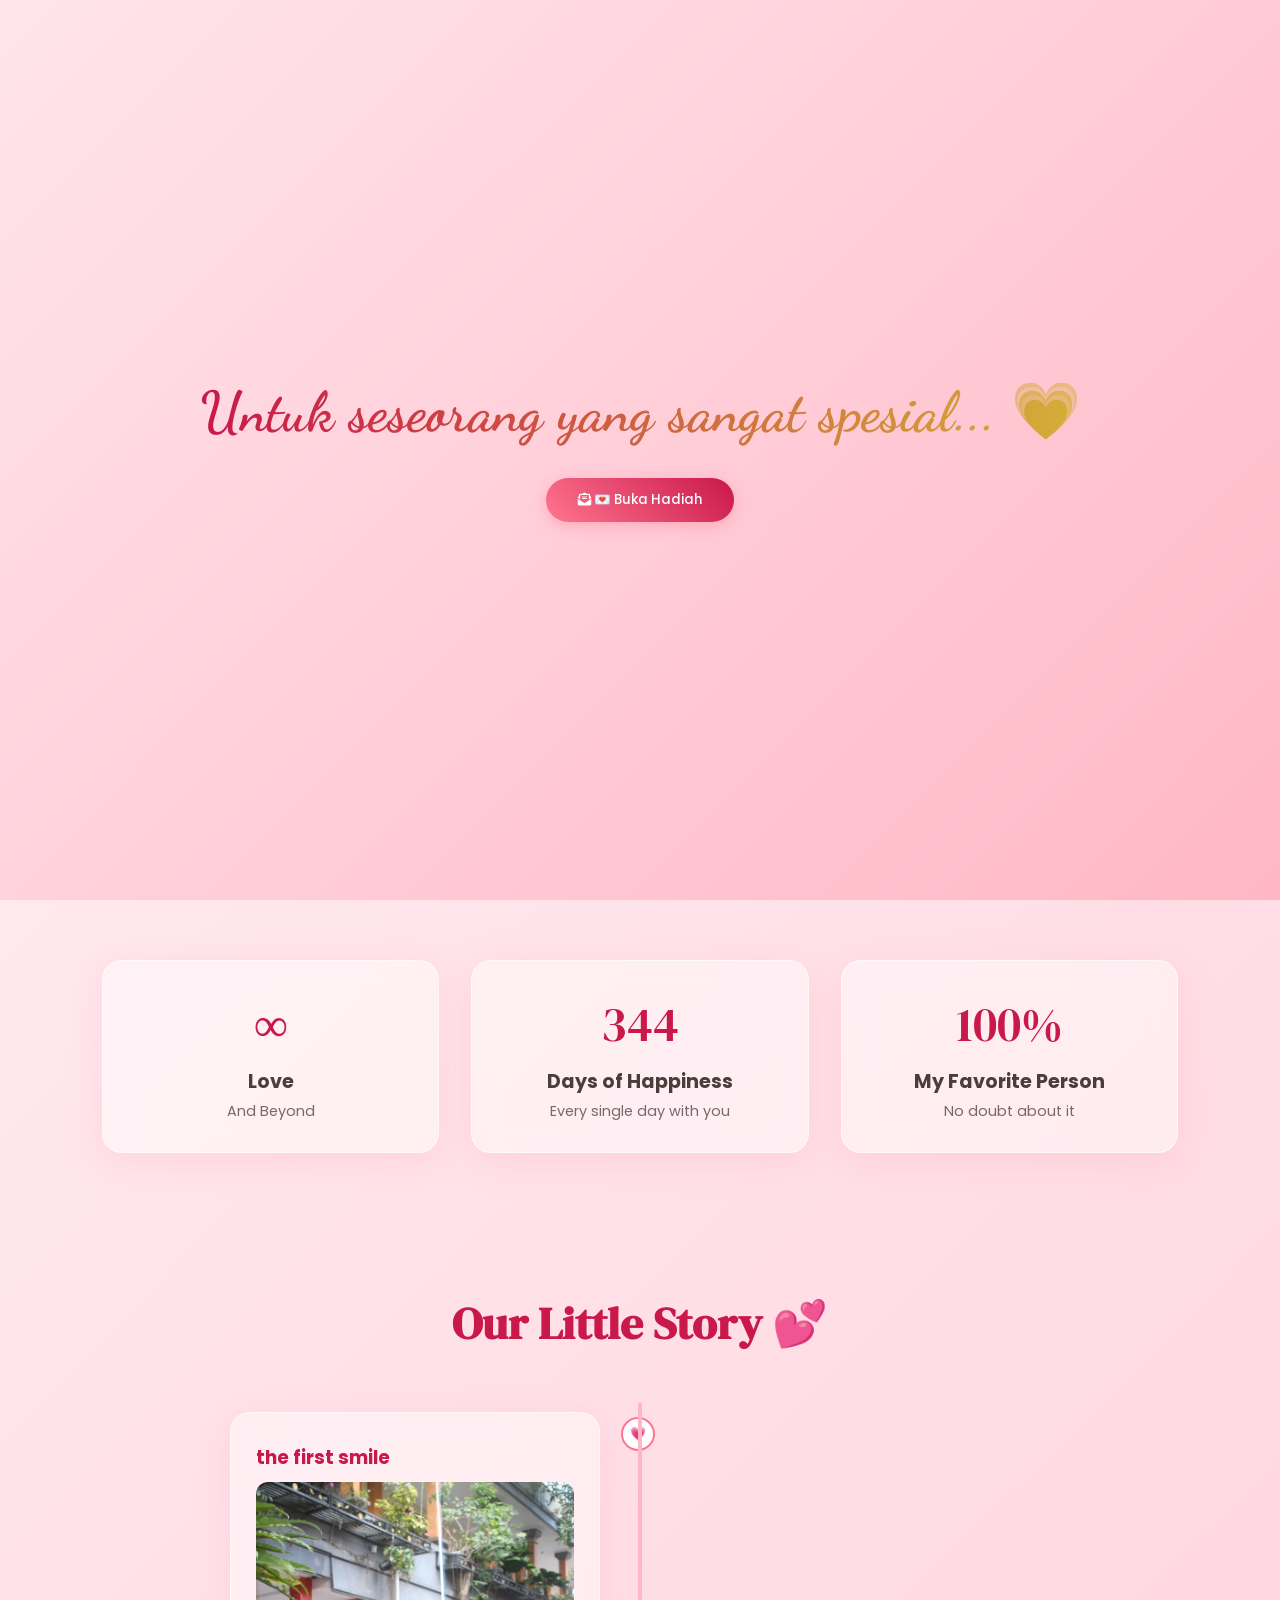
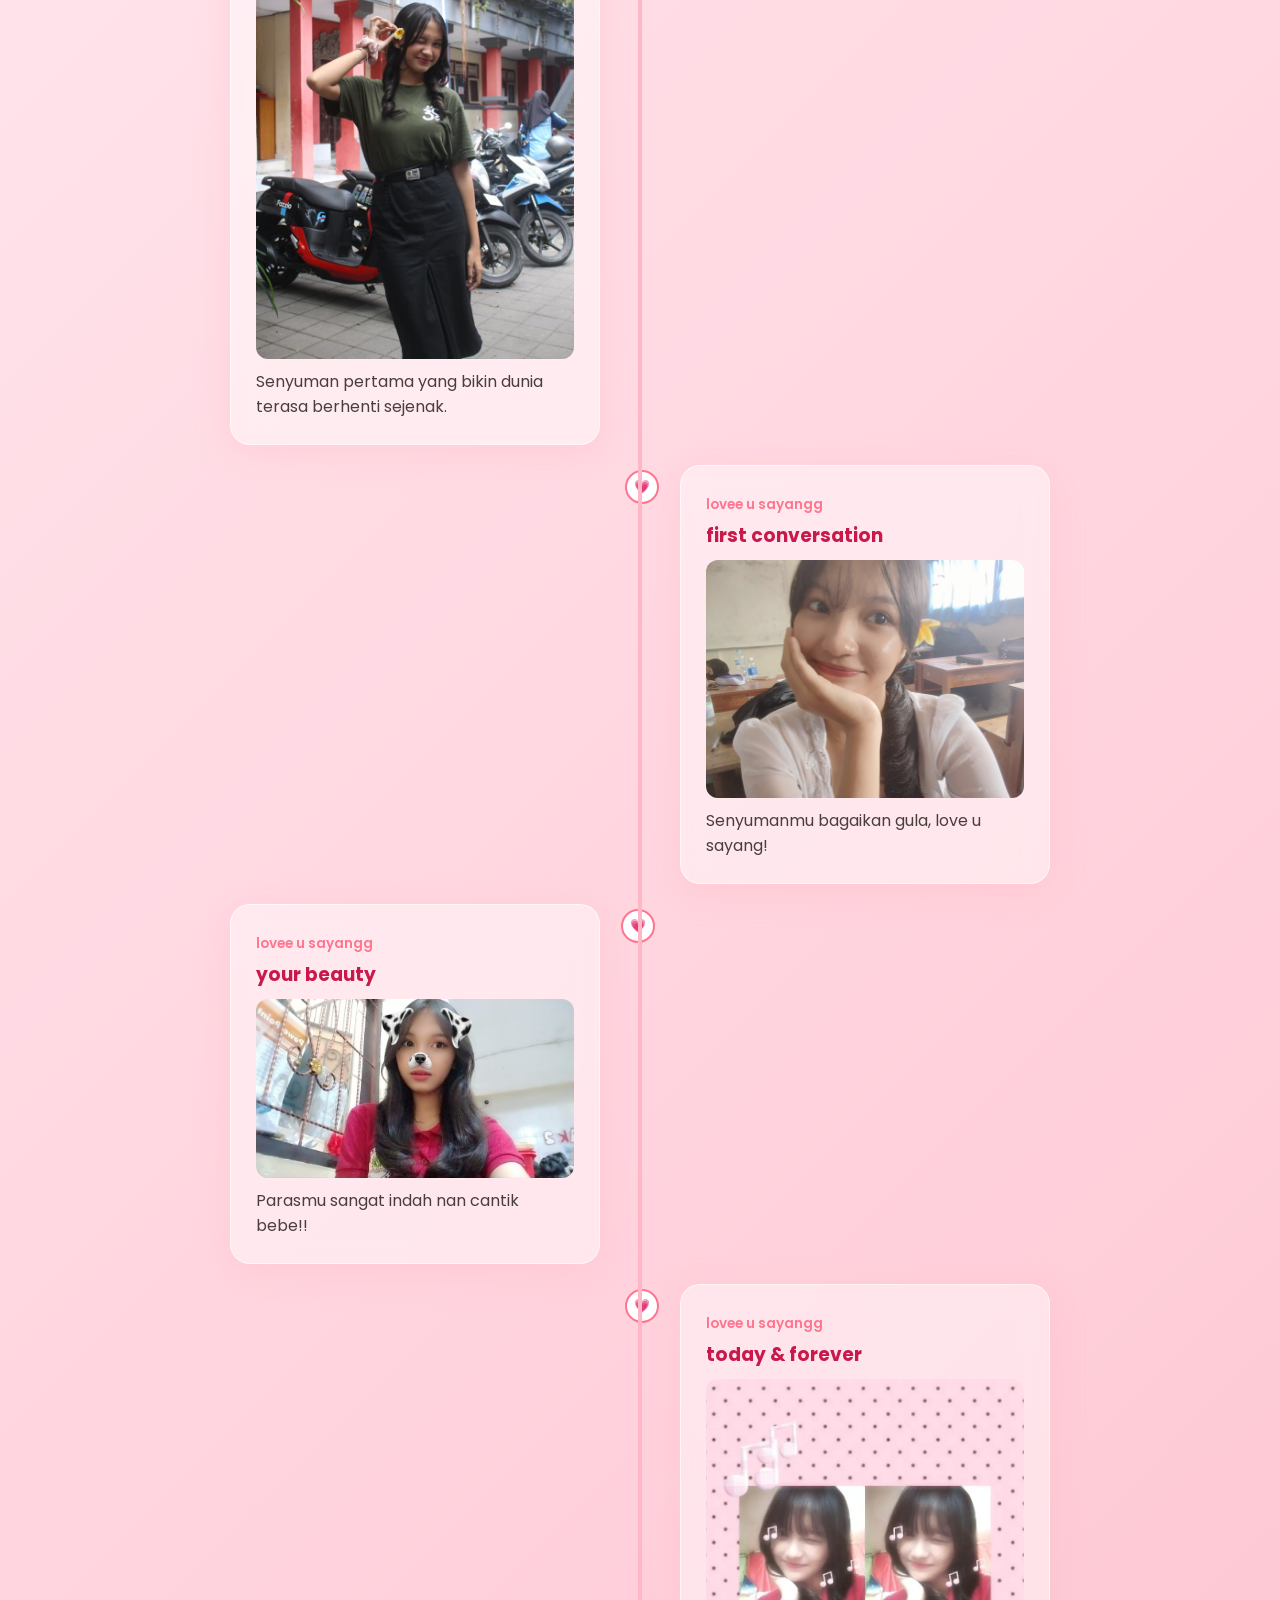
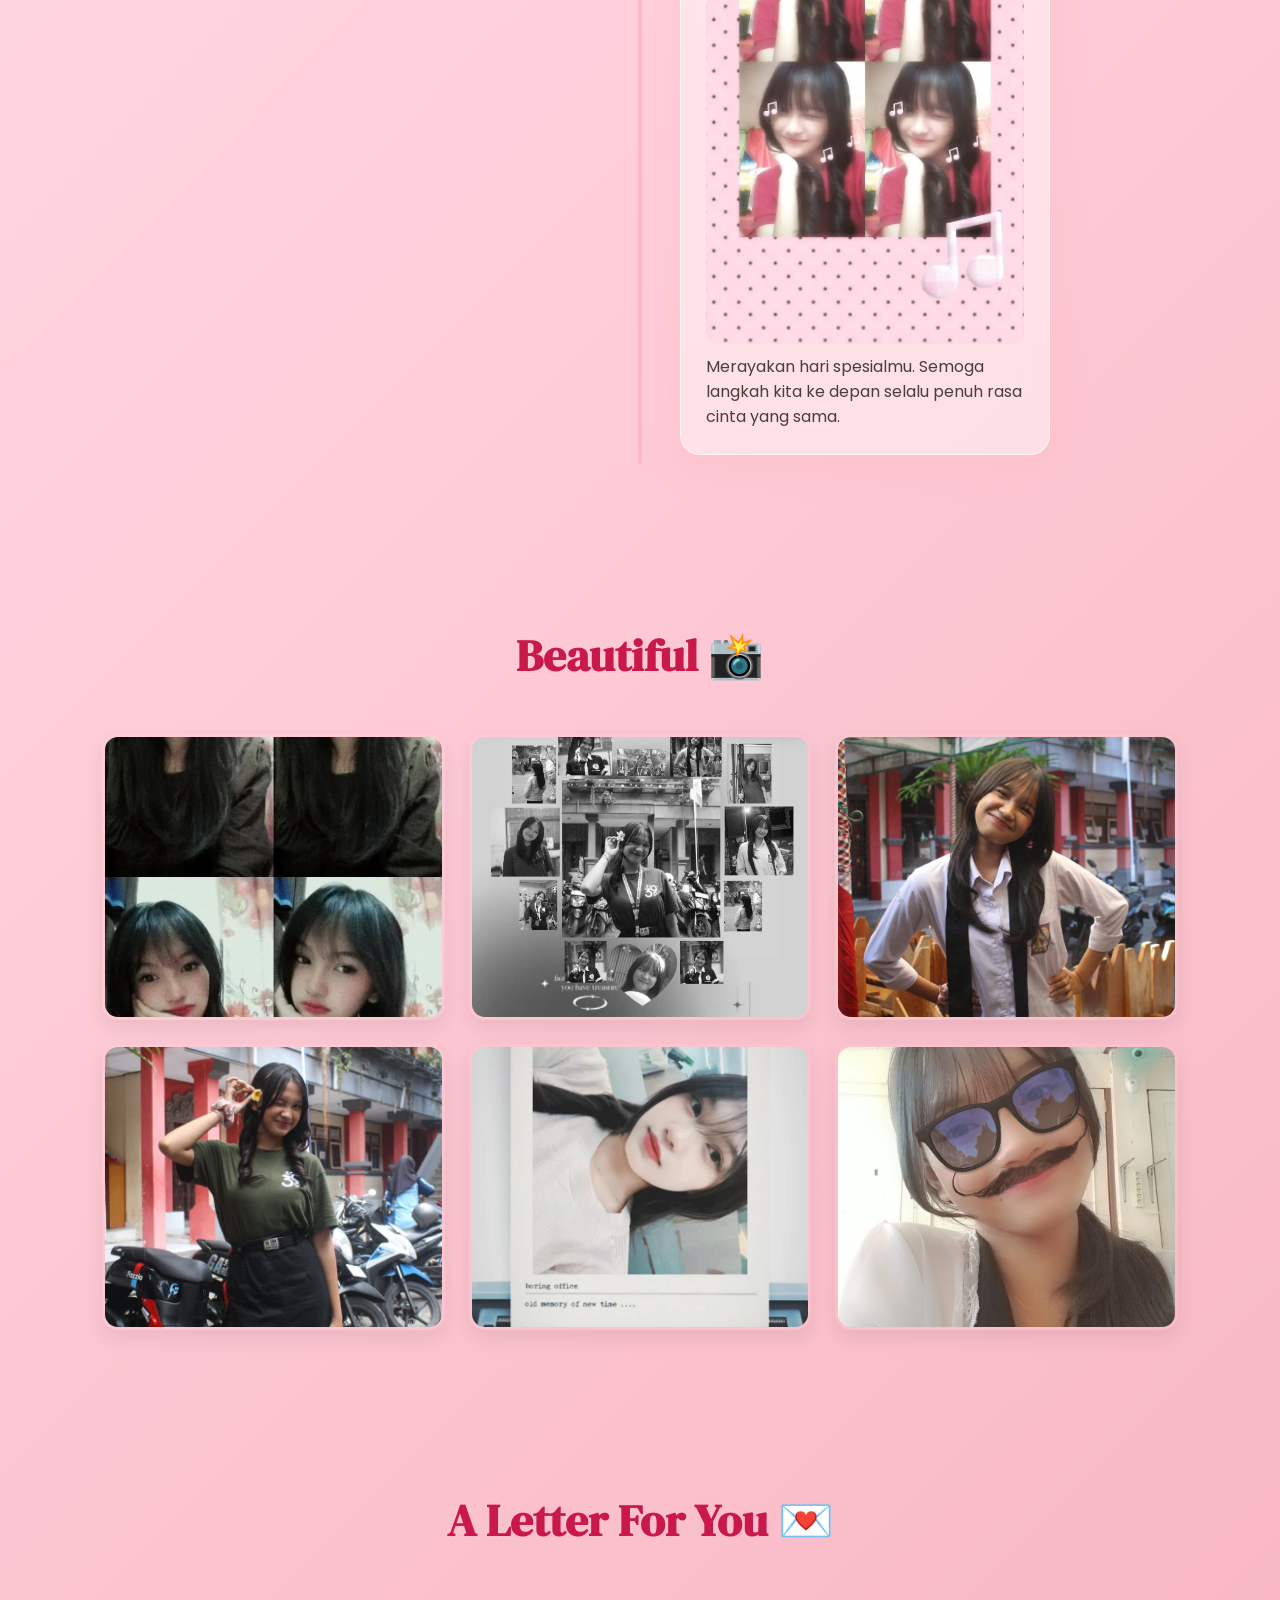
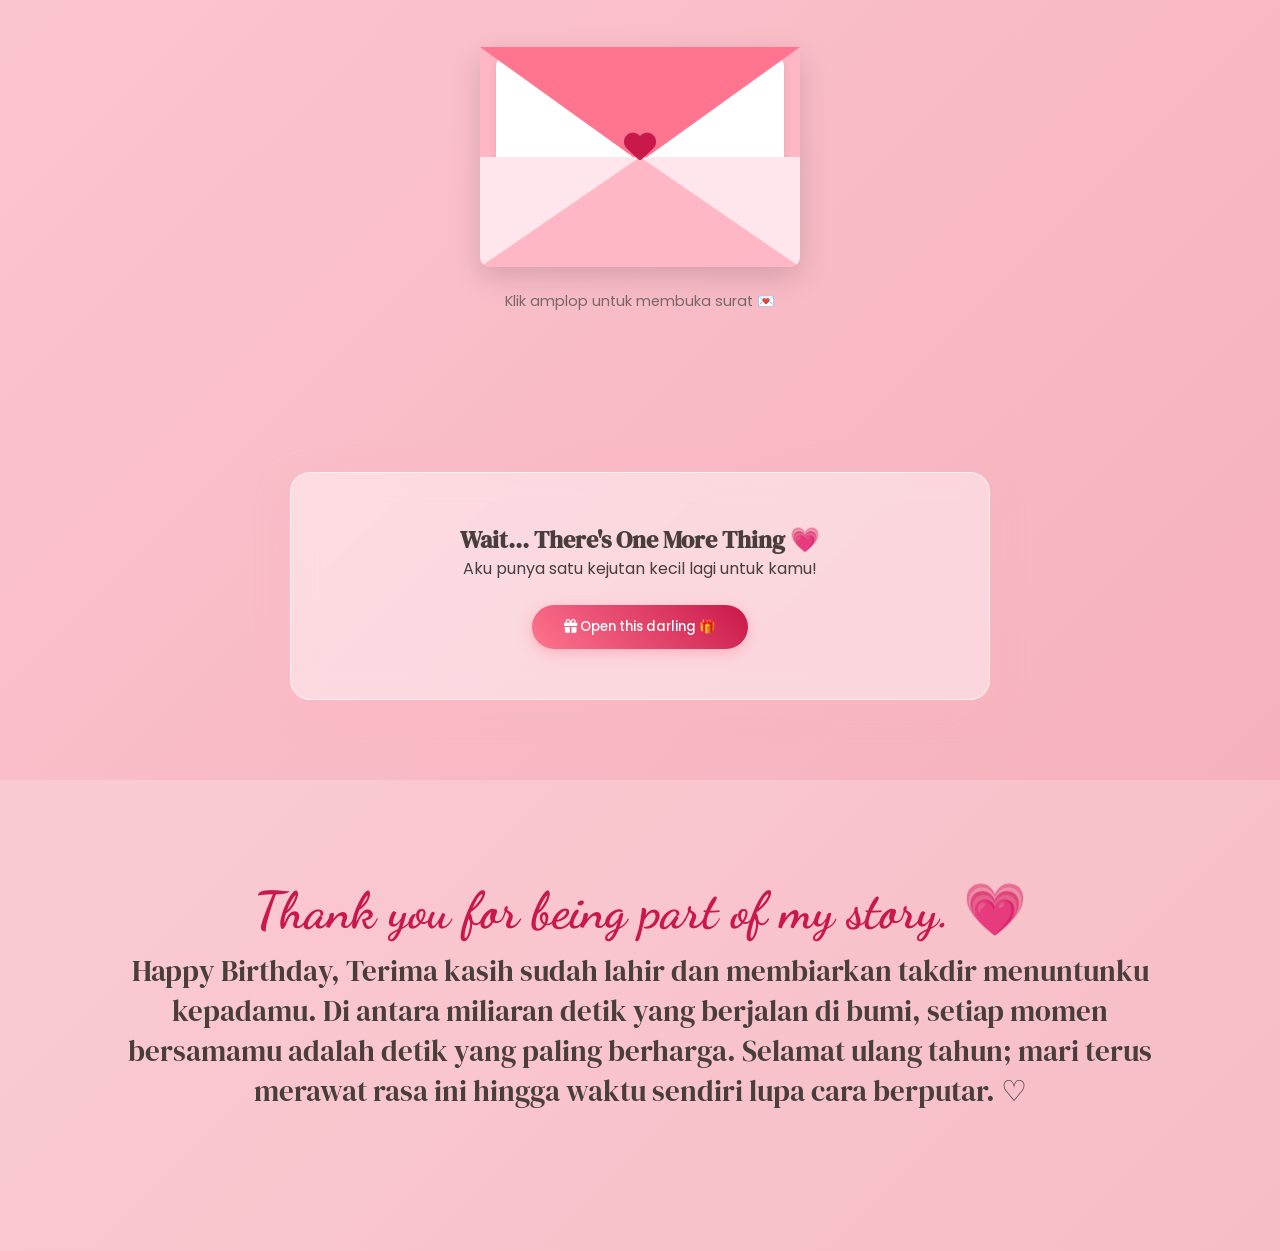
==== commit 0425ef5f: "Update index.html" ====
--- a/index.html
+++ b/index.html
@@ -91,7 +91,7 @@
                 </div>
                 <div class="timeline-item right reveal">
                     <div class="timeline-content glass-card">
-                        <span class="date">20 Oktober 2023</span>
+                        <span class="date">lovee u sayangg</span>
                         <h3>first conversation</h3>
                         <img src="diee.jpeg" alt="First Conversation" class="timeline-img">
                         <p>Senyumanmu bagaikan gula, love u sayang!</p>
@@ -99,15 +99,15 @@
                 </div>
                 <div class="timeline-item left reveal">
                     <div class="timeline-content glass-card">
-                        <span class="date">14 Desember 2023</span>
+                        <span class="date">lovee u sayangg</span>
                         <h3>your beauty</h3>
                         <img src="dieee.jpeg" alt="First Memory" class="timeline-img">
-                        <p>Parasmu sangat indah nan cantik bebe</p>
+                        <p>Parasmu sangat indah nan cantik bebe!!</p>
                     </div>
                 </div>
                 <div class="timeline-item right reveal">
                     <div class="timeline-content glass-card">
-                        <span class="date">Hari Ini</span>
+                        <span class="date">lovee u sayangg</span>
                         <h3>today & forever</h3>
                         <img src="llna.jpeg" alt="Today" class="timeline-img">
                         <p>Merayakan hari spesialmu. Semoga langkah kita ke depan selalu penuh rasa cinta yang sama.</p>
@@ -117,7 +117,7 @@
         </section>
 
         <section id="gallery" class="gallery-section">
-            <h2 class="section-title heading-font reveal">Beautiful Memories 📸</h2>
+            <h2 class="section-title heading-font reveal">Beautiful 📸</h2>
             <div class="gallery-grid">
                 <div class="gallery-item reveal"><img src="lnnn.jpeg" alt="Memori 1"></div>
                 <div class="gallery-item reveal"><img src="lenna.jpeg" alt="Memori 2"></div>
@@ -144,8 +144,7 @@
                             <h3 class="script-font">Dear, Pacarku Tersayang...</h3>
                             <p>Sepertinya kau memang datang dari tempat yang jauh lebih indah, membawakan warna baru yang tak pernah kubayangkan sebelumnya. Di antara jutaan kemungkinan di semesta, bisa bertemu dan berjalan bersamamu adalah takdir terindah yang pernah kupunya.</p>
                             <p>When I see your face, there's not a thing that I would change, 'cause you're amazing, just the way you are. Bersamamu, segala rintangan terasa begitu ringan. Kan kuarungi samudera dan kudaki pegunungan tertinggi, hanya untuk terus menjaga tempat terindah ini bersamamu.</p>
-                            <p>I found a love, for me—a girl so beautiful and sweet. Terima kasih sudah tumbuh dengan begitu hebat, terima kasih telah mengizinkanku menjadi bagian dari perjalanan hidupmu, dan terima kasih telah menjadi rumah tempat hatiku bersandar dengan aman.</p>
-                            <p> Can I go where you go? Can we always be this close forever and ever? Selamat ulang tahun, Sayang. Tetaplah jadi sosok yang hangat, penuh tawa, dan teruslah jadi penjaga hatiku. With all my love, Your Lover ♡</p>
+                            <p>I found a love, for me—a girl so beautiful and sweet. Terima kasih sudah tumbuh dengan begitu hebat, terima kasih telah mengizinkanku menjadi bagian dari perjalanan hidupmu, dan terima kasih telah menjadi rumah tempat hatiku bersandar dengan aman. Selamat ulang tahun, Sayang. Tetaplah jadi sosok yang hangat, penuh tawa, dan teruslah jadi penjaga hatiku. With all my love, Your Lover ♡</p>
                             <p class="script-font text-right">With all my love ❤️</p>
                         </div>
                     </div>
@@ -160,7 +159,7 @@
                 <h2 class="heading-font">Wait... There's One More Thing 💗</h2>
                 <p>Aku punya satu kejutan kecil lagi untuk kamu!</p>
                 <button id="surprise-btn" class="btn btn-primary glow-effect margin-top-2">
-                    <i class="fa-solid fa-gift"></i> Open Your Surprise 🎁
+                    <i class="fa-solid fa-gift"></i> Open this darling 🎁
                 </button>
             </div>
         </section>
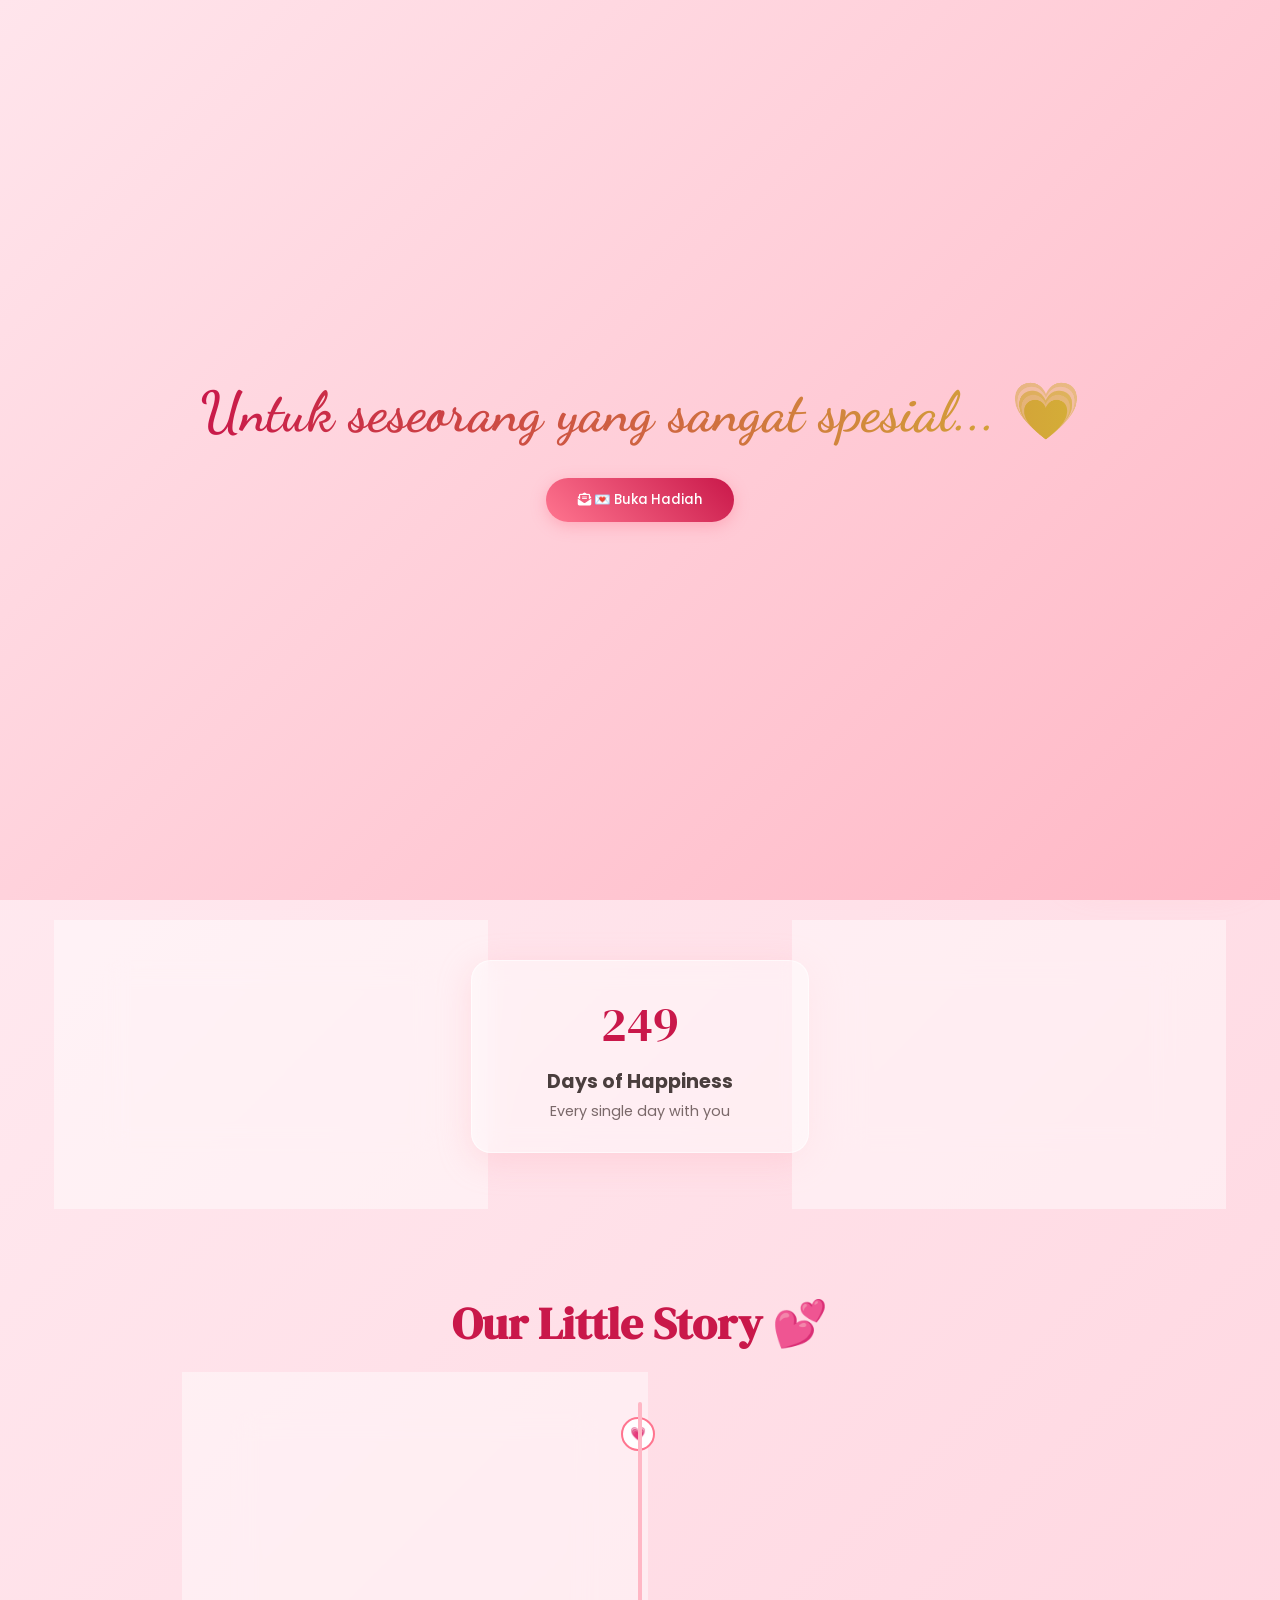
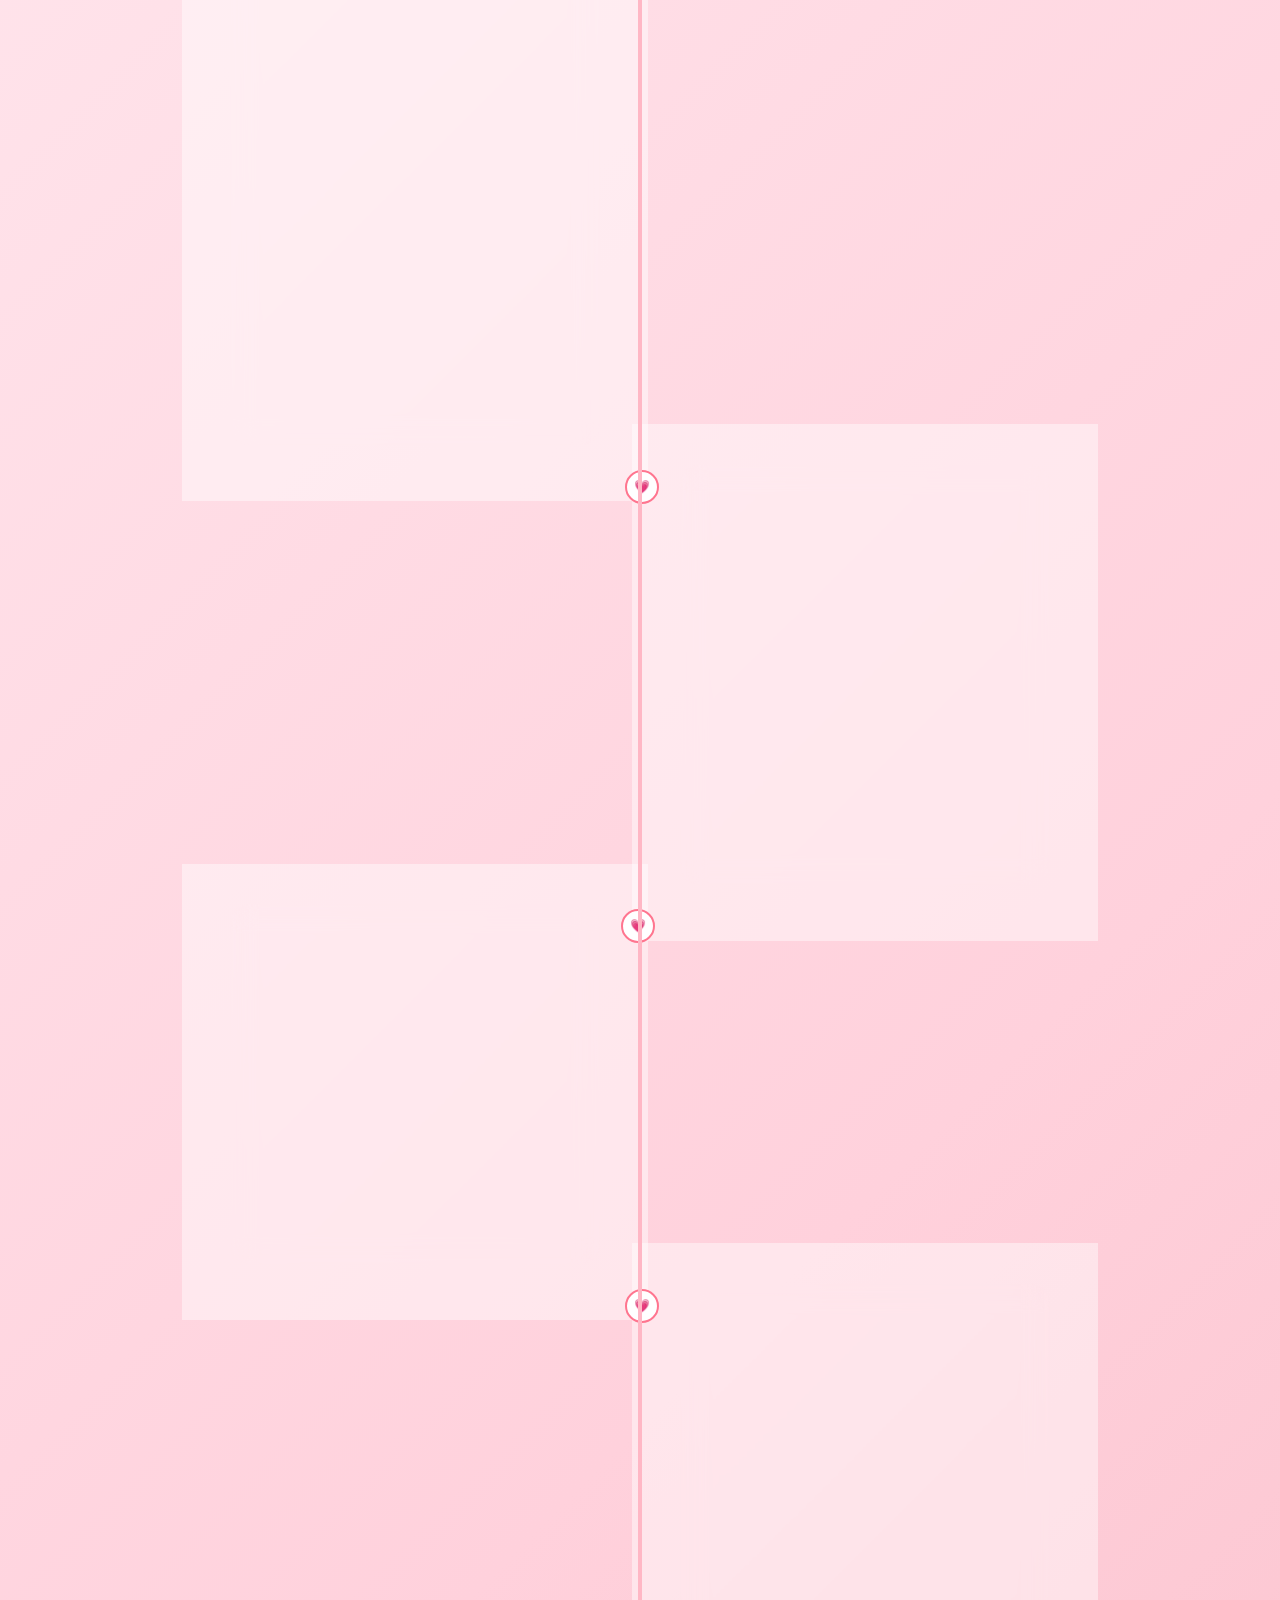
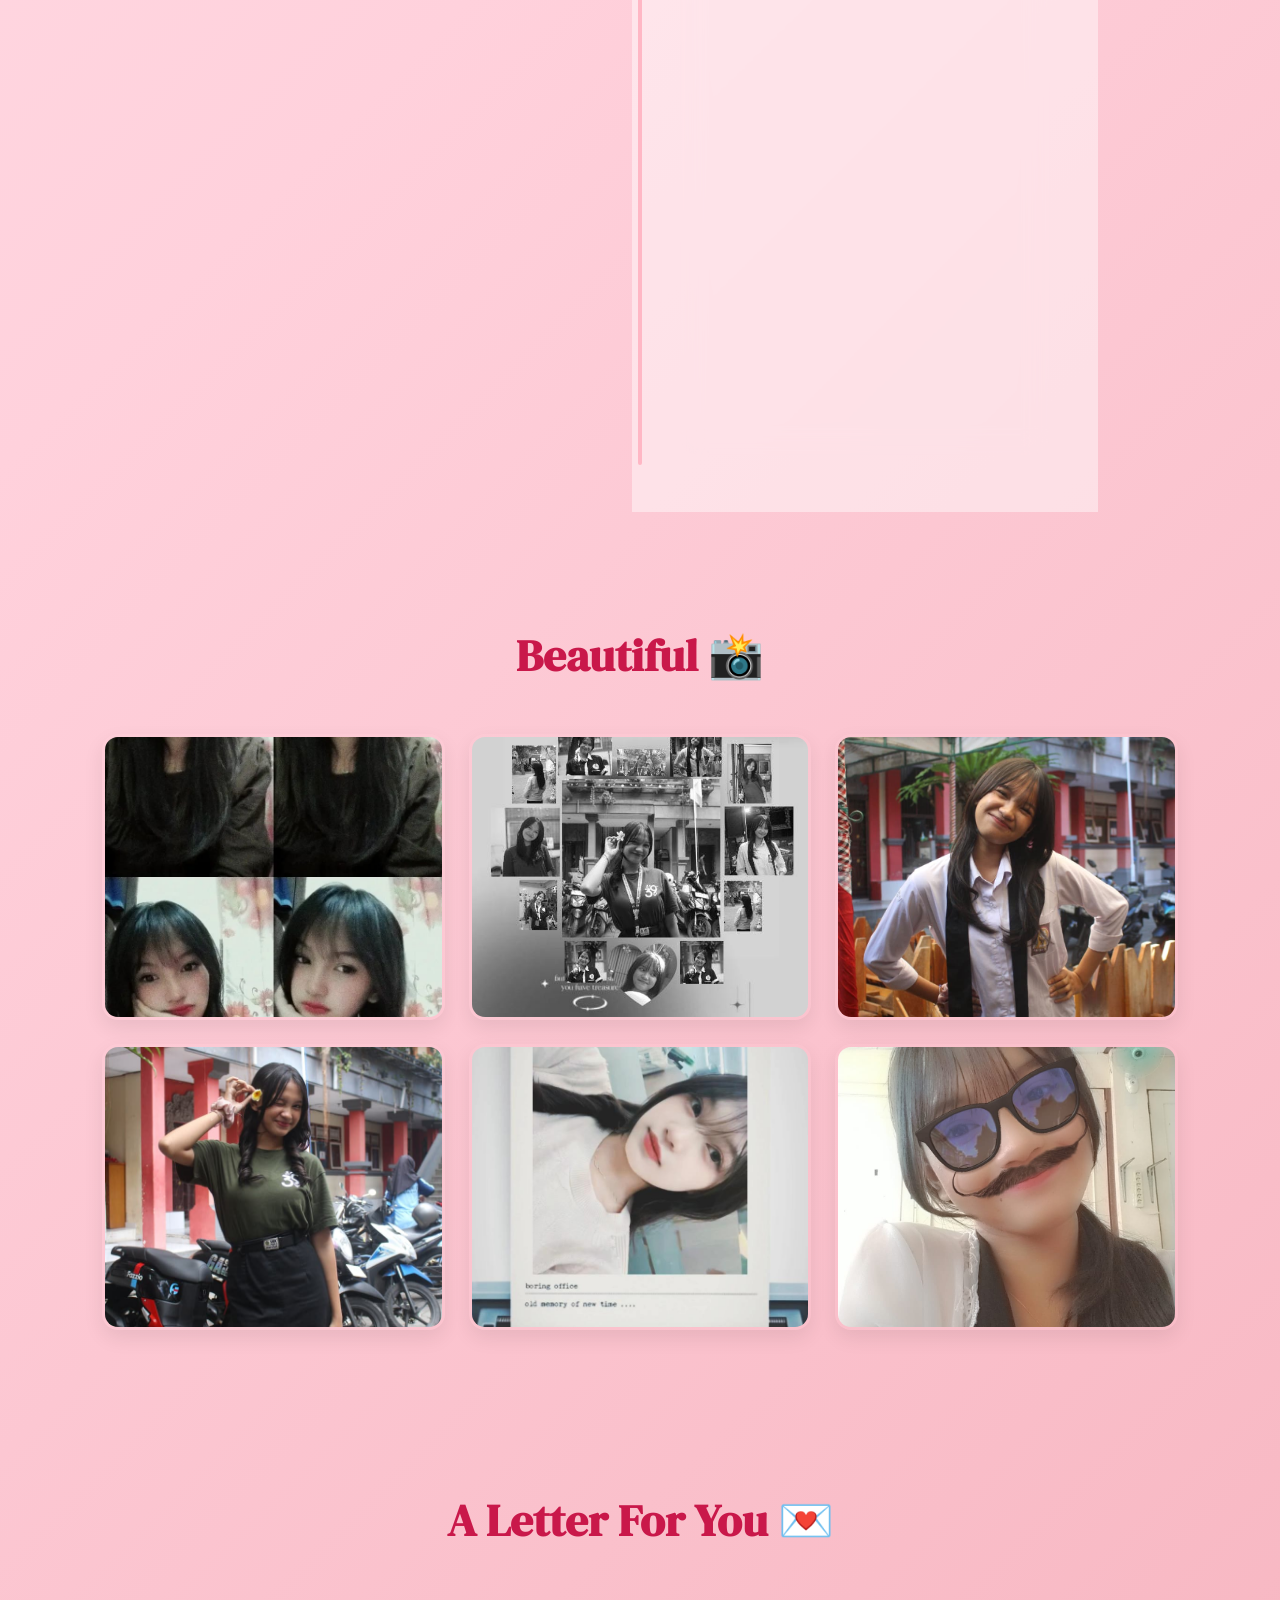
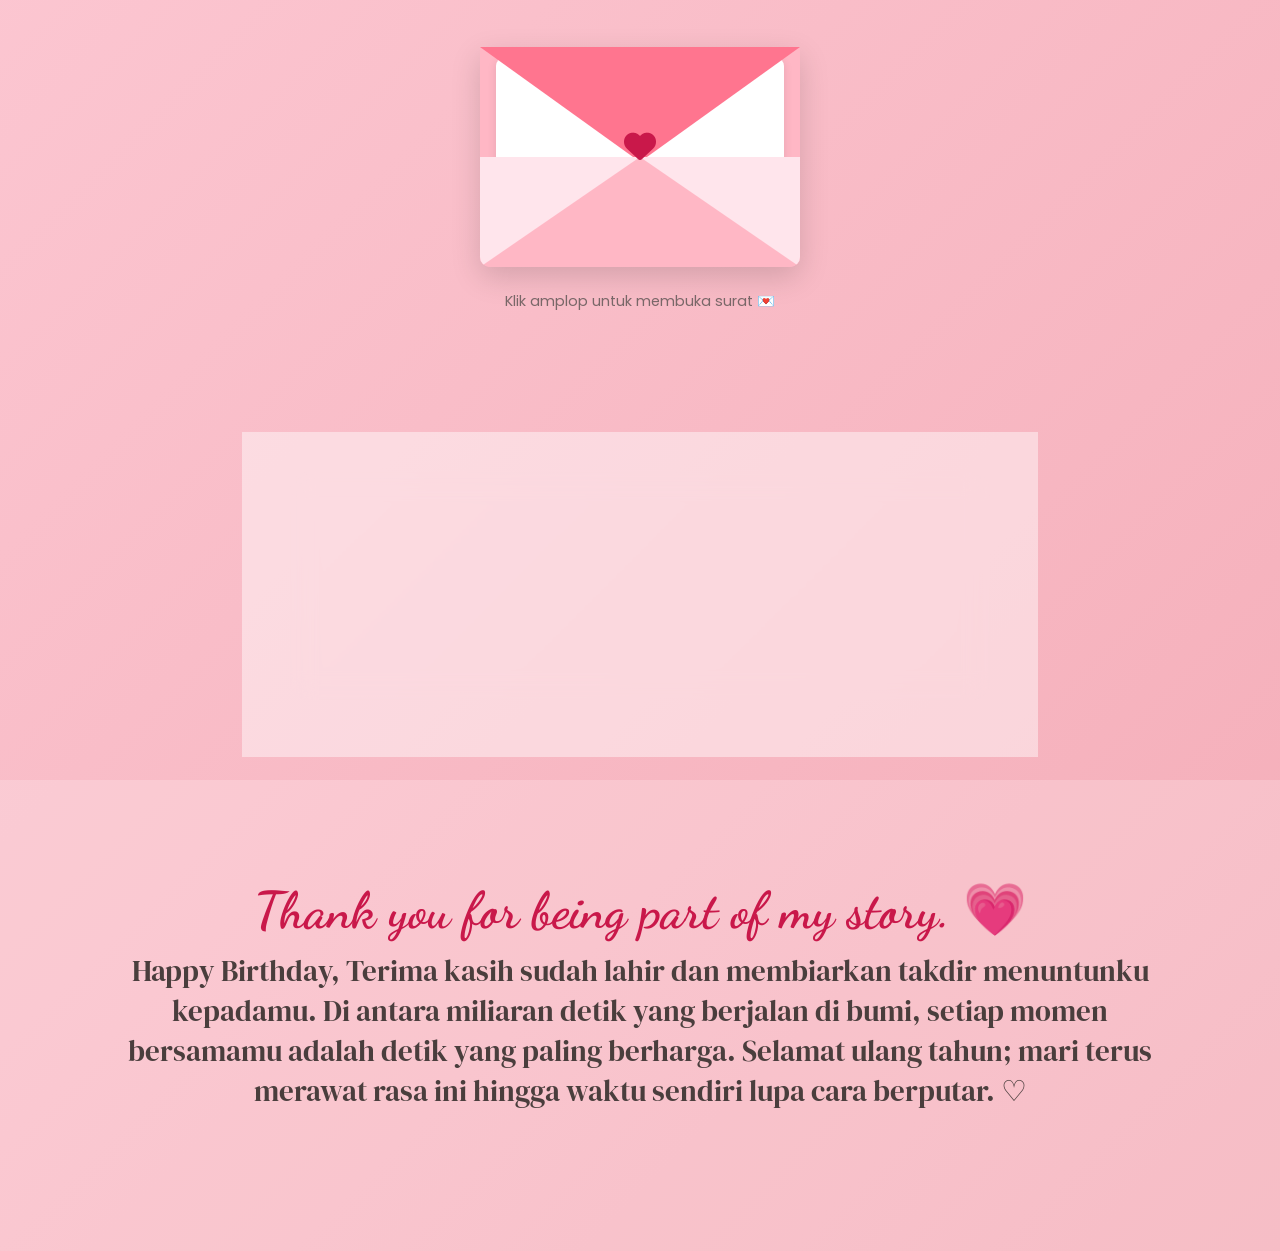
==== commit cbf6f153: "Update index.html" ====
--- a/index.html
+++ b/index.html
@@ -33,7 +33,7 @@
             <li><a href="#story">Our Story</a></li>
             <li><a href="#gallery">Gallery</a></li>
             <li><a href="#letter">Letter</a></li>
-            <li><a href="#surprise">Surprise</a></li>
+            <li><a href="#box for my love">Surprise</a></li>
         </ul>
         <div class="hamburger">
             <i class="fa-solid fa-bars"></i>
@@ -142,9 +142,9 @@
                     <div class="letter">
                         <div class="letter-text">
                             <h3 class="script-font">Dear, Pacarku Tersayang...</h3>
-                            <p>Sepertinya kau memang datang dari tempat yang jauh lebih indah, membawakan warna baru yang tak pernah kubayangkan sebelumnya. Di antara jutaan kemungkinan di semesta, bisa bertemu dan berjalan bersamamu adalah takdir terindah yang pernah kupunya.</p>
-                            <p>When I see your face, there's not a thing that I would change, 'cause you're amazing, just the way you are. Bersamamu, segala rintangan terasa begitu ringan. Kan kuarungi samudera dan kudaki pegunungan tertinggi, hanya untuk terus menjaga tempat terindah ini bersamamu.</p>
-                            <p>I found a love, for me—a girl so beautiful and sweet. Terima kasih sudah tumbuh dengan begitu hebat, terima kasih telah mengizinkanku menjadi bagian dari perjalanan hidupmu, dan terima kasih telah menjadi rumah tempat hatiku bersandar dengan aman. Selamat ulang tahun, Sayang. Tetaplah jadi sosok yang hangat, penuh tawa, dan teruslah jadi penjaga hatiku. With all my love, Your Lover ♡</p>
+                            <p>Sepertinya kamu memang dikirim dari tempat yang jauh lebih indah, membawa warna baru yang tak pernah kubayangkan sebelumnya. Di antara jutaan kemungkinan di semesta, bisa berjalan dan bertumbuh bersamamu adalah takdir paling manis yang aku punya.</p>
+                            <p>When I see your face, there's not a thing that I would change, 'cause you're amazing just the way you are. Bersamamu, segalanya terasa jauh lebih ringan. Terima kasih sudah tumbuh menjadi sosok yang begitu hebat, mengizinkanku menjadi bagian dari perjalananmu, dan menjadi tempat hatiku merasa aman untuk pulang.</p>
+                            <p>Can I go where you go? Can we always be this close? Selamat ulang tahun, Sayang. Tetaplah jadi sosok yang hangat dan penuh tawa. Di antara miliaran detik yang berjalan di bumi, setiap momen bersamamu adalah yang paling berharga. Mari merawat rasa ini hingga waktu sendiri lupa cara berputar. Forever yours, Rumahmu ♡</p>
                             <p class="script-font text-right">With all my love ❤️</p>
                         </div>
                     </div>
